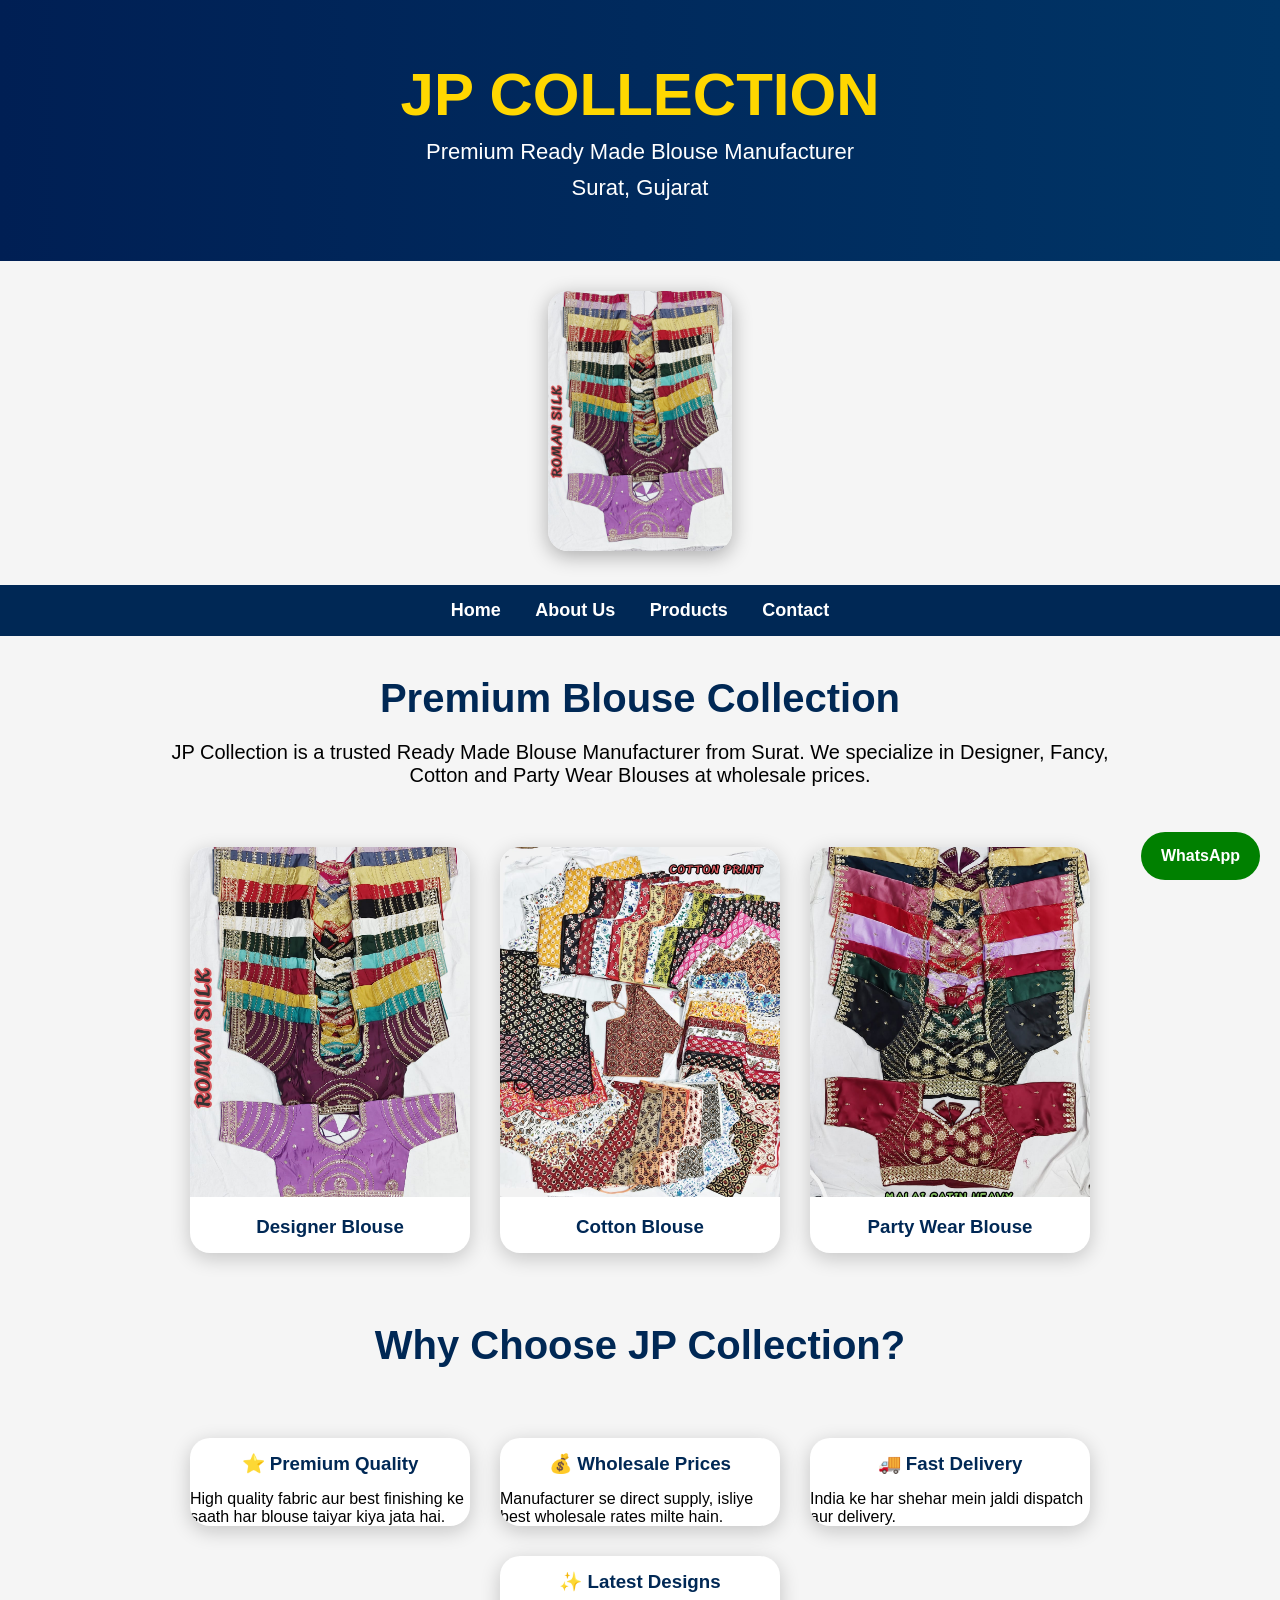
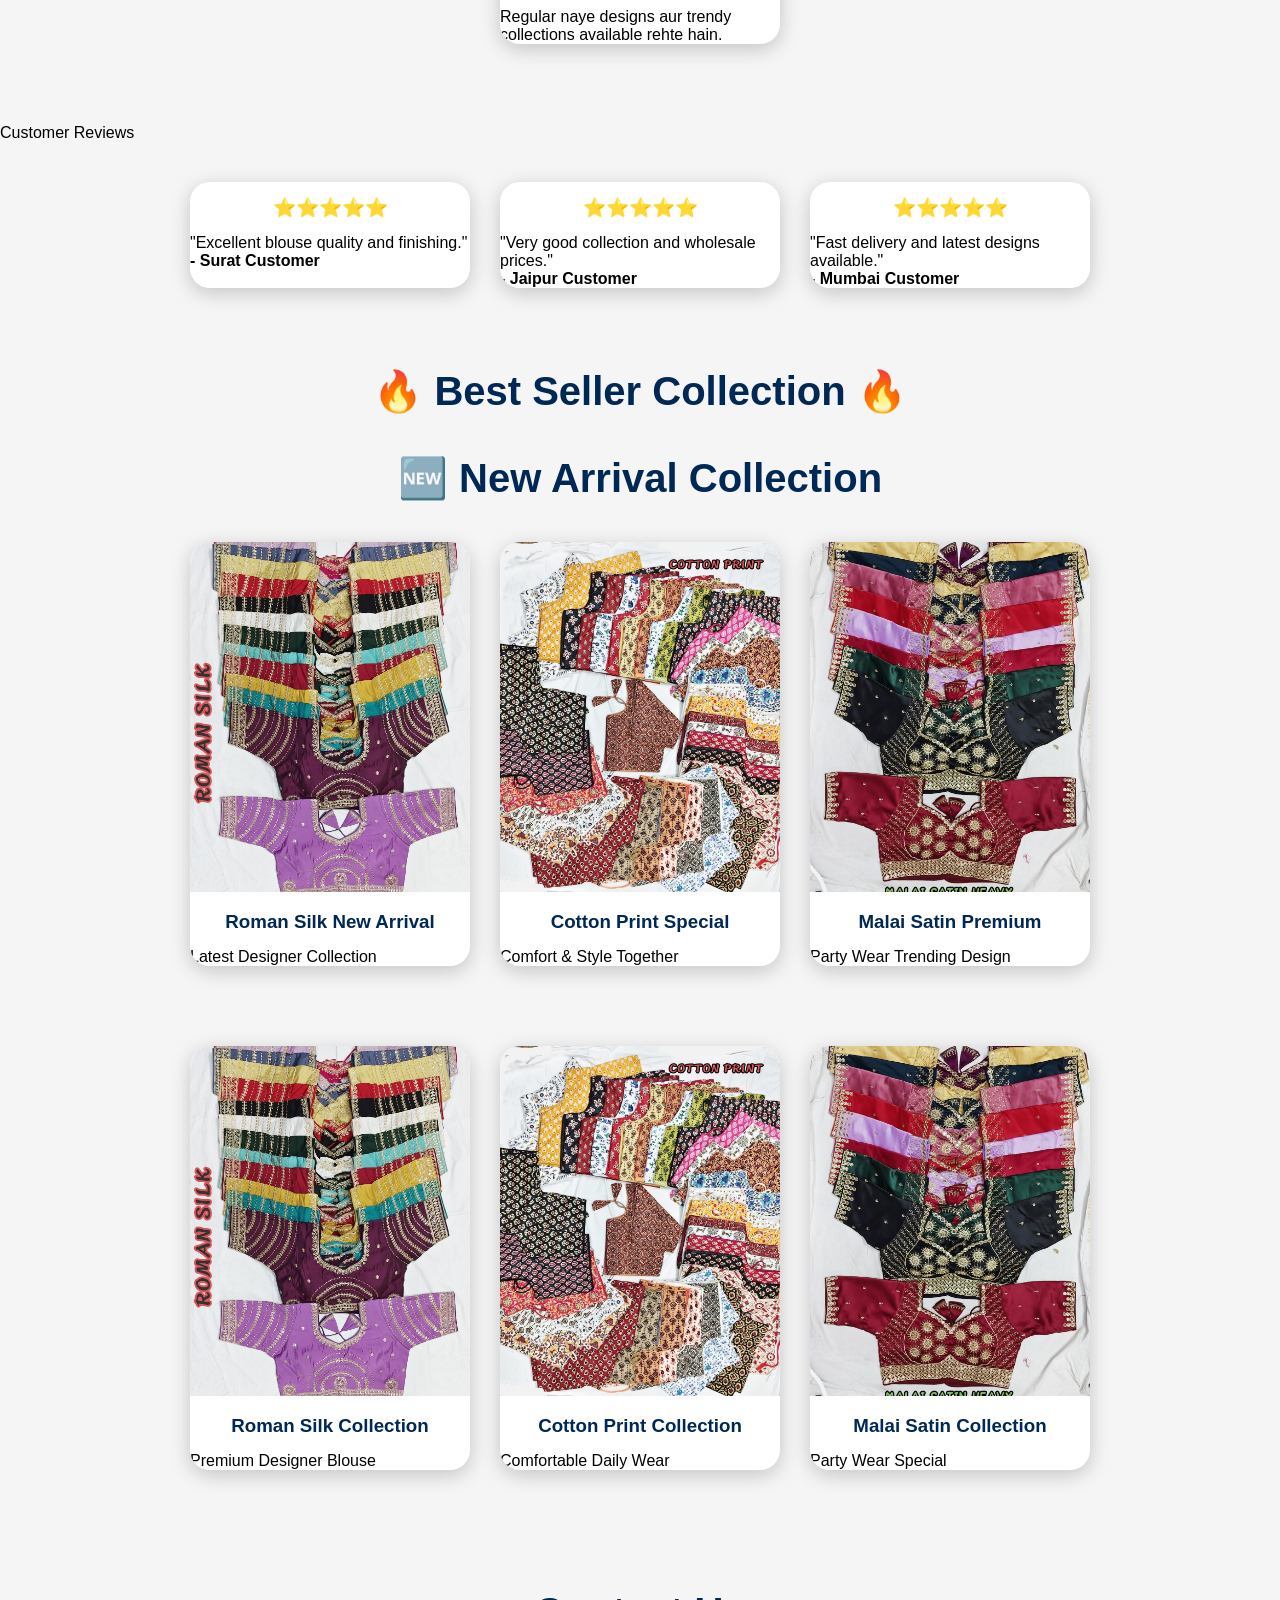
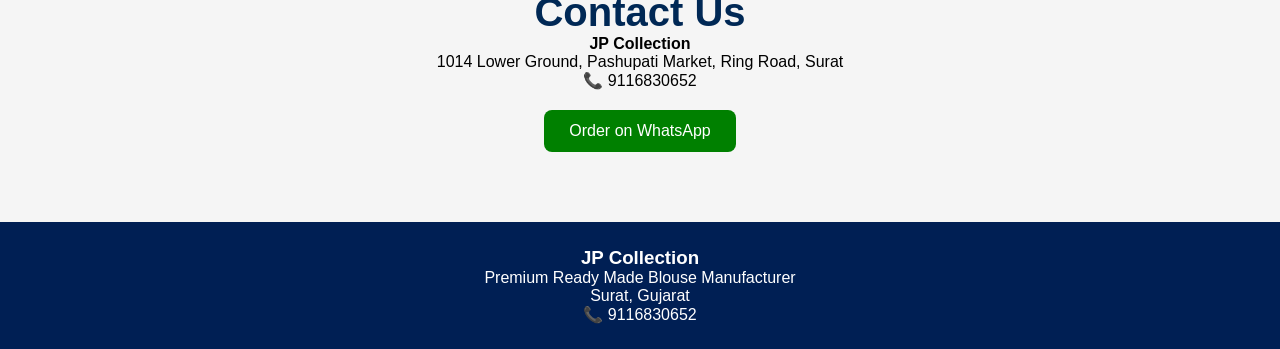
==== index.html @ 4e9a41b5 "Update index.html" ====
<!DOCTYPE html>
<html>
<head>
    <title>JP Collection</title>

    <style>        .slider{
    text-align:center;
    margin:30px 0;
}

.slider img{
    width:200;
    height:260px;
    object-fit:cover;
    border-radius:20px;
    box-shadow:0px 5px 20px rgba(0,0,0,0.3);
}*{
            margin:0;
            padding:0;
            box-sizing:border-box;
            font-family:Arial, sans-serif;
        }

        body{
            background:#f5f5f5;
        }

        .hero{
            background:linear-gradient(to right,#001f54,#003566);
            color:white;
            padding:60px 20px;
            text-align:center;
        }

        .hero h1{
            font-size:60px;
            color:gold;
        }

        .hero p{
            font-size:22px;
            margin-top:10px;
        }

        .menu{
            background:#002855;
            text-align:center;
            padding:15px;
        }

        .menu a{
            color:white;
            text-decoration:none;
            margin:15px;
            font-size:18px;
            font-weight:bold;
        }

        .menu a:hover{
            color:gold;
        }

        .section-title{
            text-align:center;
            color:#002855;
            margin-top:40px;
            font-size:40px;
        }

        .about{
            width:80%;
            margin:auto;
            text-align:center;
            padding:20px;
            font-size:20px;
        }

        .products{
            display:flex;
            flex-wrap:wrap;
            justify-content:center;
            gap:30px;
            padding:40px;
        }

        .product-card{
            width:280px;
            background:white;
            border-radius:20px;
            overflow:hidden;
            box-shadow:0 5px 20px rgba(0,0,0,0.2);
            transition:0.3s;
        }

        .product-card:hover{
            transform:translateY(-10px);
        }

        .product-card img{
            width:100%;
            height:350px;
            object-fit:cover;
        }

        .product-card h3{
            text-align:center;
            padding:15px;
            color:#002855;
        }

        .whatsapp-btn{
            display:inline-block;
            background:green;
            color:white;
            text-decoration:none;
            padding:12px 25px;
            border-radius:8px;
            margin-top:20px;
        }

        .contact{
            text-align:center;
            padding:40px;
        }

        footer{
            background:#001f54;
            color:white;
            text-align:center;
            padding:25px;
            margin-top:30px;
        }

        .floating-whatsapp{
            position:fixed;
            right:20px;
            bottom:20px;
            background:green;
            color:white;
            text-decoration:none;
            padding:15px 20px;
            border-radius:50px;
            font-weight:bold;
        }

        @media(max-width:768px){
            .hero h1{
                font-size:40px;
            }

            .products{
                flex-direction:column;
                align-items:center;
            }
        }
    </style>
</head>

<body>

    <div class="hero">
        <h1>JP COLLECTION</h1>
        <p>Premium Ready Made Blouse Manufacturer</p>
        <p>Surat, Gujarat</p>
    </div>
    <div class="slider">
    <img id="slideImage" src="ROMAN SILK .jpeg">
</div>

<script>
    const images = [
        "ROMAN SILK .jpeg",
        "COTTON PRINT.jpeg",
        "MALAI SATIN.jpeg"
    ];

    let current = 0;

    setInterval(function () {
        current++;

        if (current >= images.length) {
            current = 0;
        }

        document.getElementById("slideImage").src = images[current];
    }, 3000);
</script>

    <div class="menu">
        <a href="index.html">Home</a>
        <a href="about.html">About Us</a>
        <a href="products.html">Products</a>
        <a href="contact.html">Contact</a>
    </div>

    <h2 class="section-title">Premium Blouse Collection</h2>

    <div class="about">
        JP Collection is a trusted Ready Made Blouse Manufacturer from Surat.
        We specialize in Designer, Fancy, Cotton and Party Wear Blouses at wholesale prices.
    </div>

    <div class="products">

        <div class="product-card">
            <img src="ROMAN SILK .jpeg">
            <h3>Designer Blouse</h3>
        </div>

        <div class="product-card">
            <img src="COTTON PRINT.jpeg">
            <h3>Cotton Blouse</h3>
        </div>

        <div class="product-card">
            <img src="MALAI SATIN.jpeg">
            <h3>Party Wear Blouse</h3>
        </div>
        <h2 class="section-title">Why Choose JP Collection?</h2>

<div class="products">

    <div class="product-card">
        <h3>⭐ Premium Quality</h3>
        <p>
            High quality fabric aur best finishing ke saath
            har blouse taiyar kiya jata hai.
        </p>
    </div>

    <div class="product-card">
        <h3>💰 Wholesale Prices</h3>
        <p>
            Manufacturer se direct supply,
            isliye best wholesale rates milte hain.
        </p>
    </div>

    <div class="product-card">
        <h3>🚚 Fast Delivery</h3>
        <p>
            India ke har shehar mein
            jaldi dispatch aur delivery.
        </p>
    </div>

    <div class="product-card">
        <h3>✨ Latest Designs</h3>
        <p>
            Regular naye designs aur trendy collections
            available rehte hain.
        </p>
    </div>

</div>

    </div
        <h2 class="section-title">Customer Reviews</h2>

<div class="products">

    <div class="product-card">
        <h3>⭐⭐⭐⭐⭐</h3>
        <p>"Excellent blouse quality and finishing."</p>
        <p><b>- Surat Customer</b></p>
    </div>

    <div class="product-card">
        <h3>⭐⭐⭐⭐⭐</h3>
        <p>"Very good collection and wholesale prices."</p>
        <p><b>- Jaipur Customer</b></p>
    </div>

    <div class="product-card">
        <h3>⭐⭐⭐⭐⭐</h3>
        <p>"Fast delivery and latest designs available."</p>
        <p><b>- Mumbai Customer</b></p>
    </div>

</div>
    <h2 class="section-title">🔥 Best Seller Collection 🔥</h2>
<h2 class="section-title">🆕 New Arrival Collection</h2>

<div class="products">

    <div class="product-card">
        <img src="ROMAN SILK .jpeg">
        <h3>Roman Silk New Arrival</h3>
        <p>Latest Designer Collection</p>
    </div>

    <div class="product-card">
        <img src="COTTON PRINT.jpeg">
        <h3>Cotton Print Special</h3>
        <p>Comfort & Style Together</p>
    </div>

    <div class="product-card">
        <img src="MALAI SATIN.jpeg">
        <h3>Malai Satin Premium</h3>
        <p>Party Wear Trending Design</p>
    </div>

</div>
<div class="products">

    <div class="product-card">
        <img src="ROMAN SILK .jpeg">
        <h3>Roman Silk Collection</h3>
        <p>Premium Designer Blouse</p>
    </div>

    <div class="product-card">
        <img src="COTTON PRINT.jpeg">
        <h3>Cotton Print Collection</h3>
        <p>Comfortable Daily Wear</p>
    </div>

    <div class="product-card">
        <img src="MALAI SATIN.jpeg">
        <h3>Malai Satin Collection</h3>
        <p>Party Wear Special</p>
    </div>

</div>

    <div class="contact">
        <h2 class="section-title">Contact Us</h2>

        <p><b>JP Collection</b></p>
        <p>1014 Lower Ground, Pashupati Market, Ring Road, Surat</p>
        <p>📞 9116830652</p>

        <a class="whatsapp-btn"
        href="https://wa.me/919116830652?text=Hello%20JP%20Collection,%20I%20want%20to%20know%20about%20your%20collection.">
        Order on WhatsApp
        </a>
    </div>

    <footer>
        <h3>JP Collection</h3>
        <p>Premium Ready Made Blouse Manufacturer</p>
        <p>Surat, Gujarat</p>
        <p>📞 9116830652</p>
    </footer>

    <a class="floating-whatsapp"
    href="https://wa.me/919116830652?text=Hello%20JP%20Collection">
    WhatsApp
    </a>

</body>
</html>
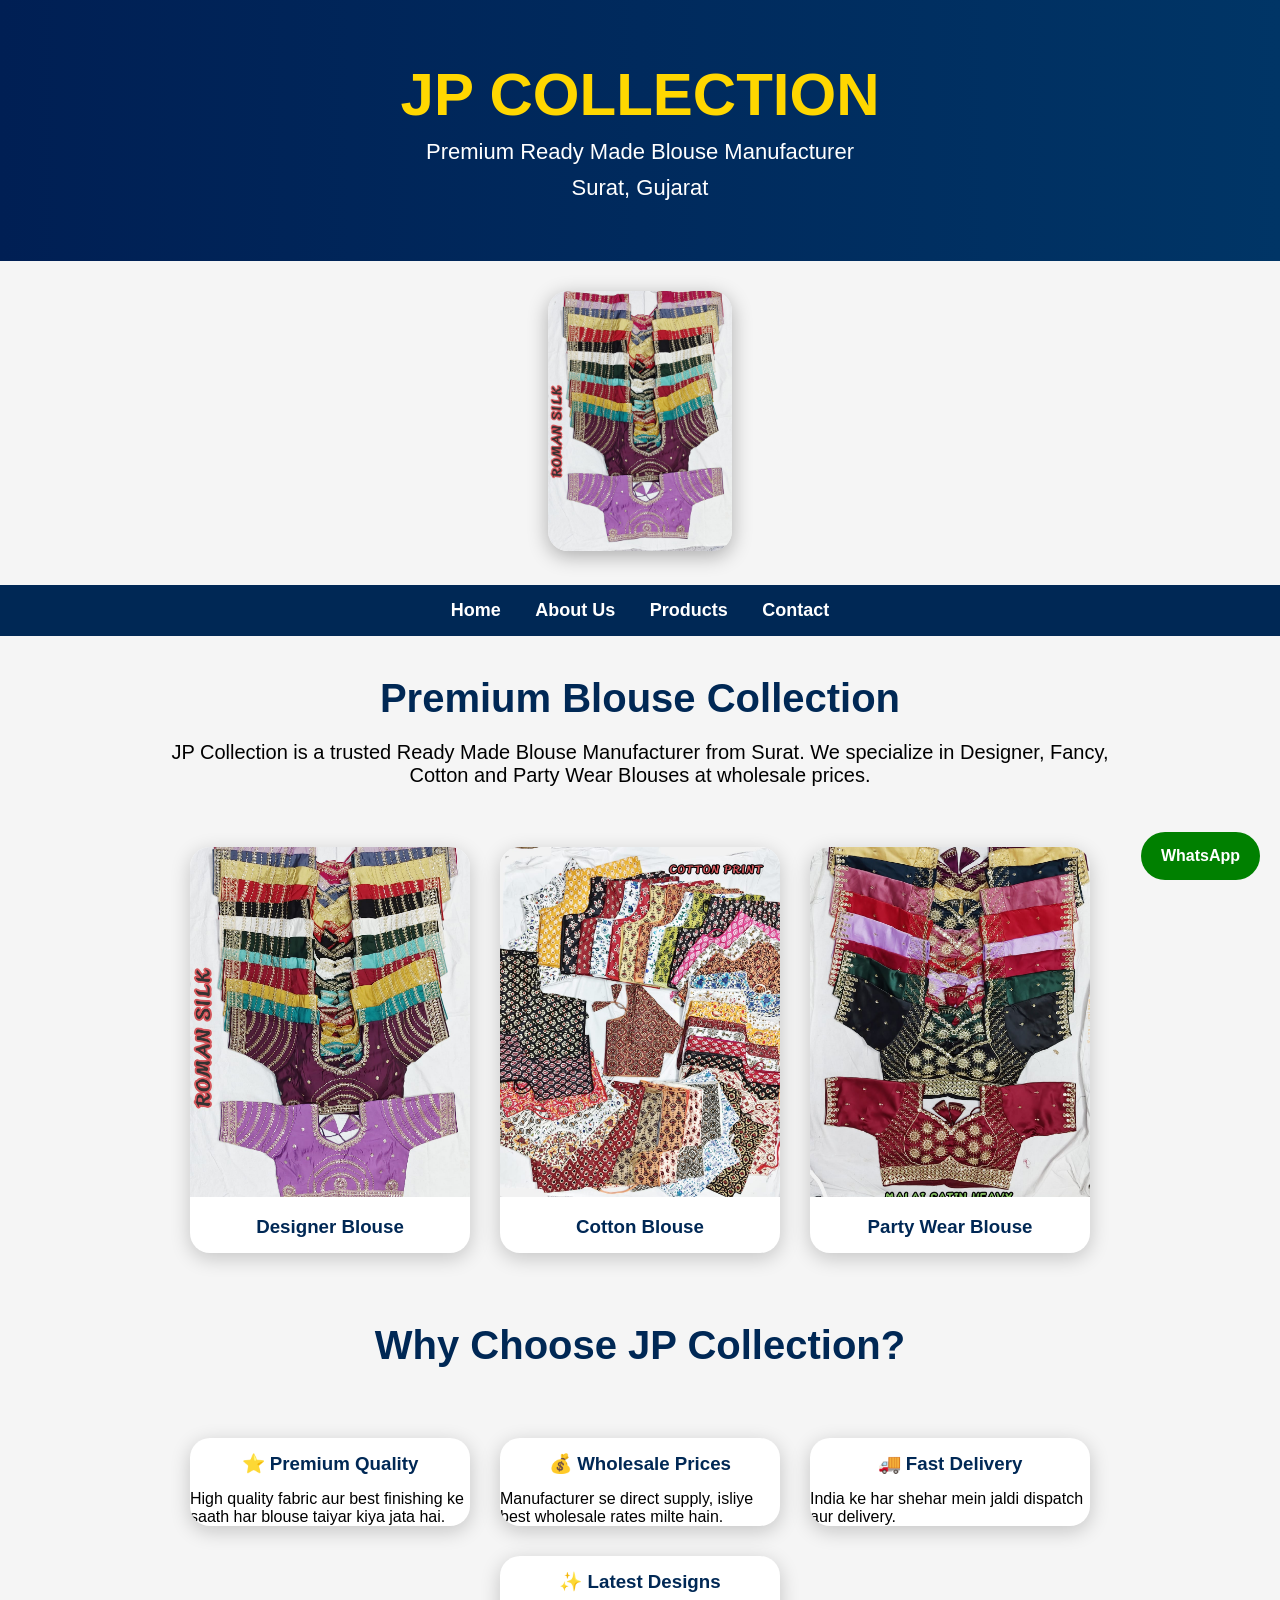
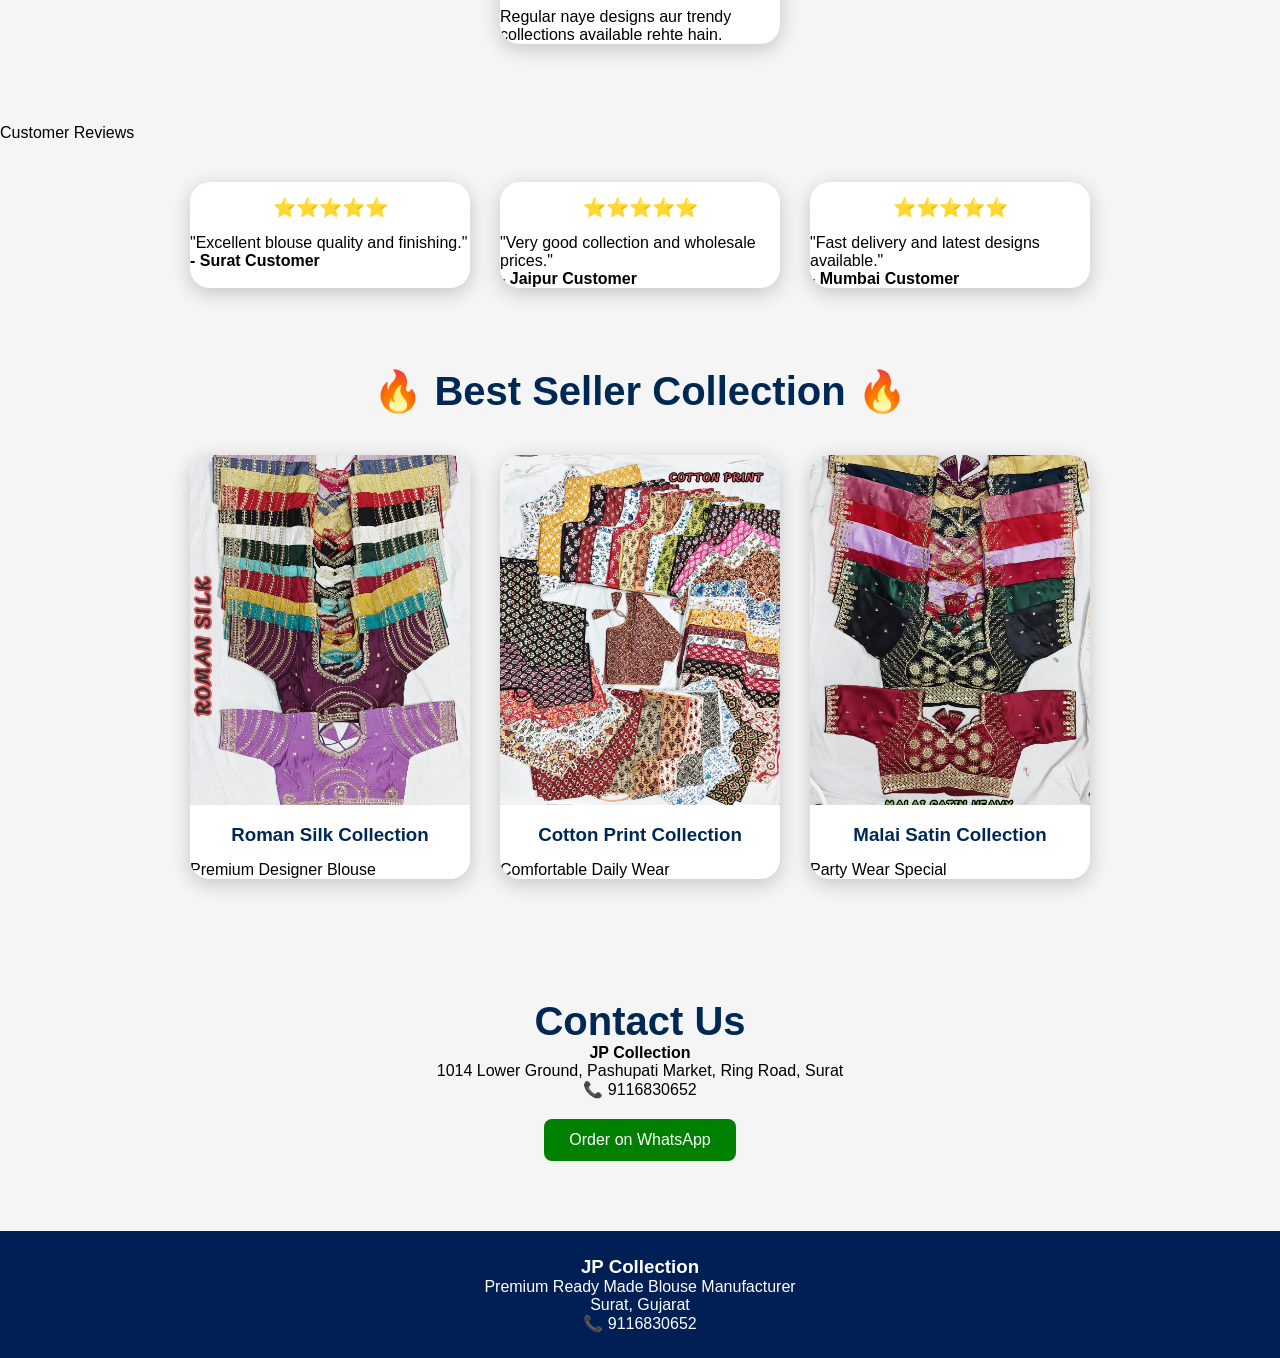
==== commit bd0ae820: "Update index.html" ====
--- a/index.html
+++ b/index.html
@@ -280,26 +280,7 @@
 
 </div>
     <h2 class="section-title">🔥 Best Seller Collection 🔥</h2>
-<h2 class="section-title">🆕 New Arrival Collection</h2>
-
-<div class="products">
-
-    <div class="product-card">
-        <img src="ROMAN SILK .jpeg">
-        <h3>Roman Silk New Arrival</h3>
-        <p>Latest Designer Collection</p>
-    </div>
-
-    <div class="product-card">
-        <img src="COTTON PRINT.jpeg">
-        <h3>Cotton Print Special</h3>
-        <p>Comfort & Style Together</p>
-    </div>
-
-    <div class="product-card">
-        <img src="MALAI SATIN.jpeg">
-        <h3>Malai Satin Premium</h3>
-        <p>Party Wear Trending Design</p>
+
     </div>
 
 </div>
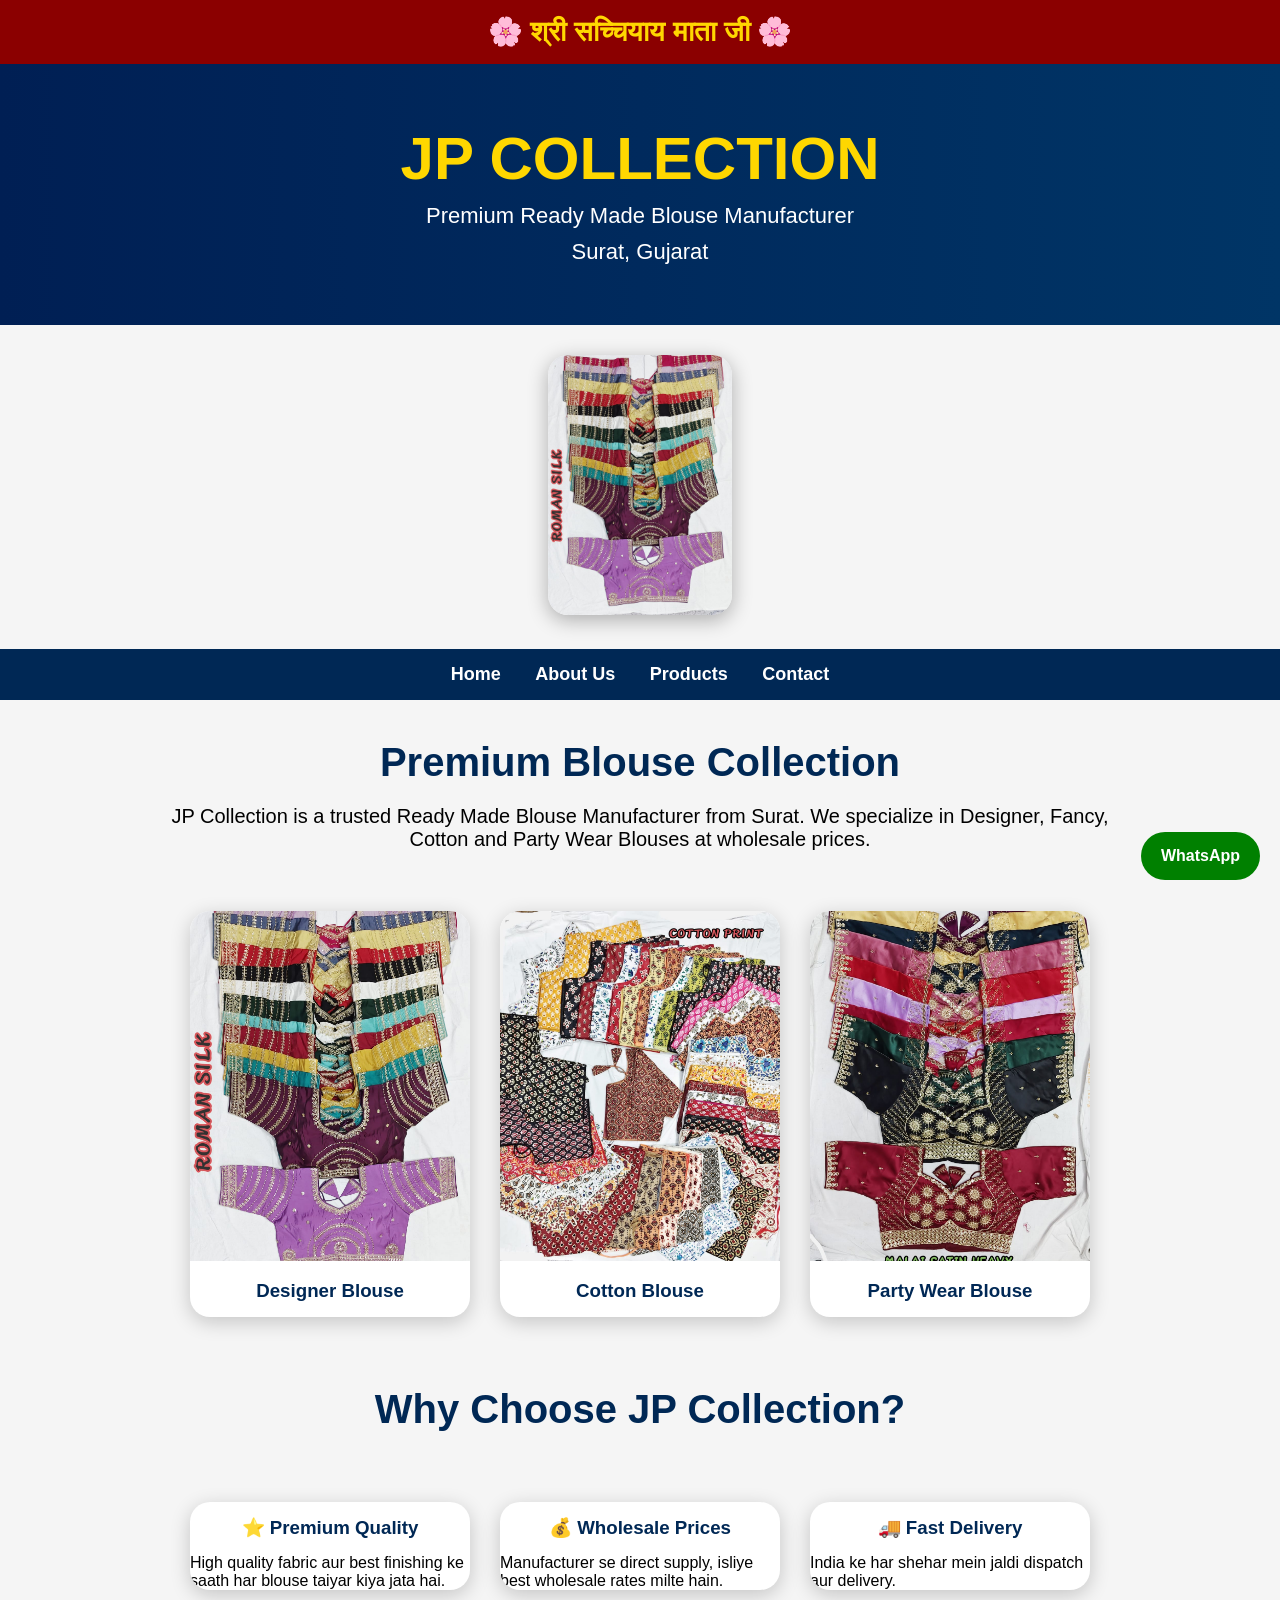
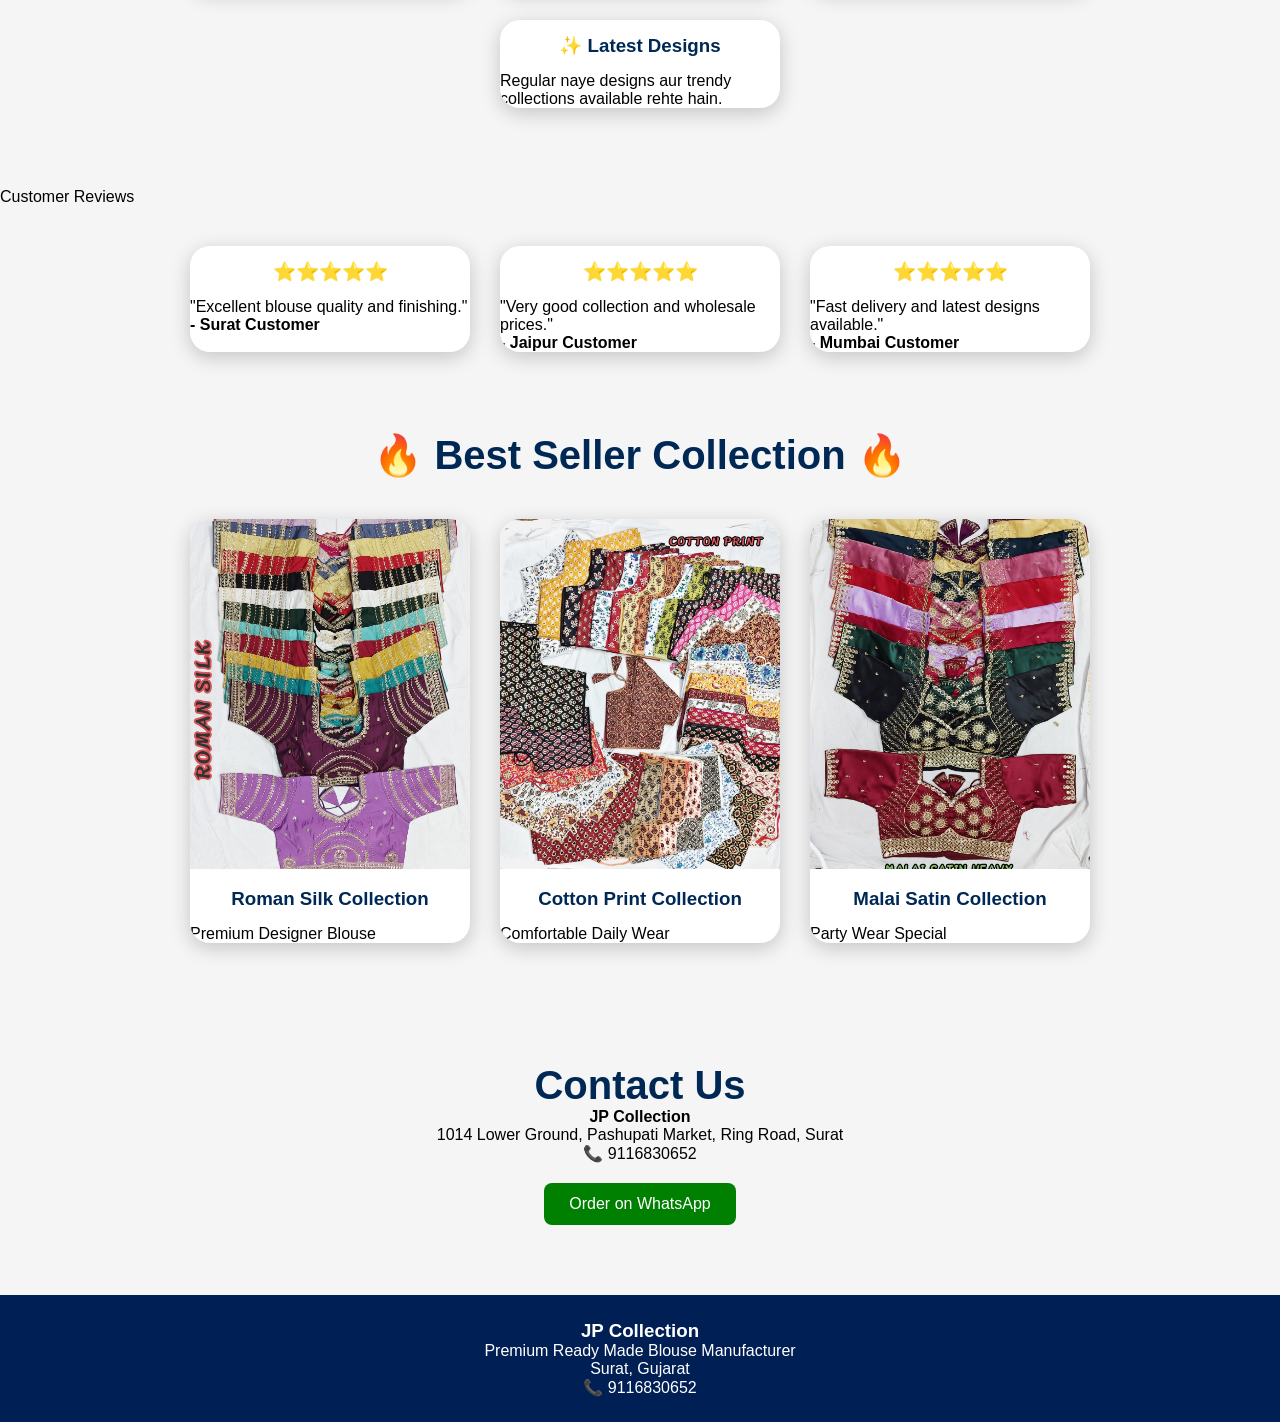
==== commit ae947a22: "Update index.html" ====
--- a/index.html
+++ b/index.html
@@ -3,7 +3,14 @@
 <head>
     <title>JP Collection</title>
 
-    <style>        .slider{
+    <style>   .mataji{
+    background:#8B0000;
+    color:#FFD700;
+    text-align:center;
+    padding:15px;
+    font-size:28px;
+    font-weight:bold;
+}     .slider{
     text-align:center;
     margin:30px 0;
 }
@@ -157,6 +164,9 @@
 </head>
 
 <body>
+    <div class="mataji">
+    🌸 श्री सच्चियाय माता जी 🌸
+</div>
 
     <div class="hero">
         <h1>JP COLLECTION</h1>
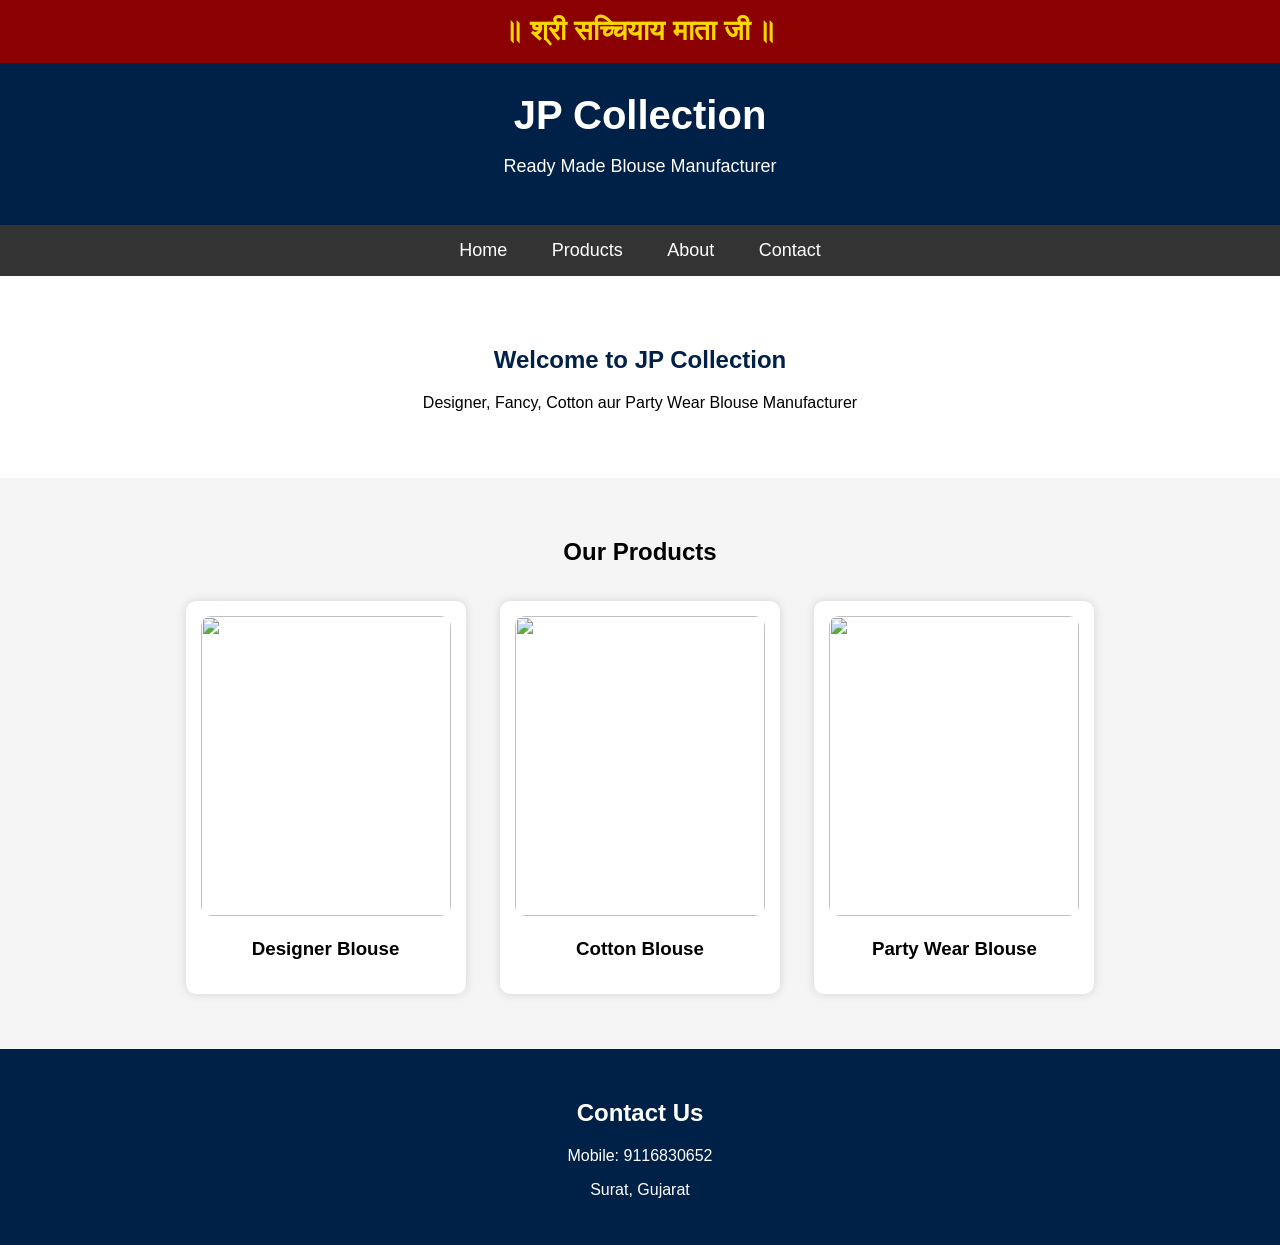
==== commit 5cf592cf: "Update index.html" ====
--- a/index.html
+++ b/index.html
@@ -3,54 +3,41 @@
 <head>
     <title>JP Collection</title>
 
-    <style>   .mataji{
-    background:#8B0000;
-    color:#FFD700;
-    text-align:center;
-    padding:15px;
-    font-size:28px;
-    font-weight:bold;
-}     .slider{
-    text-align:center;
-    margin:30px 0;
-}
-
-.slider img{
-    width:200;
-    height:260px;
-    object-fit:cover;
-    border-radius:20px;
-    box-shadow:0px 5px 20px rgba(0,0,0,0.3);
-}*{
+    <style>
+        body{
             margin:0;
             padding:0;
-            box-sizing:border-box;
             font-family:Arial, sans-serif;
-        }
-
-        body{
             background:#f5f5f5;
         }
 
-        .hero{
-            background:linear-gradient(to right,#001f54,#003566);
-            color:white;
-            padding:60px 20px;
+        .mataji{
+            background:#8B0000;
+            color:#FFD700;
             text-align:center;
+            padding:15px;
+            font-size:28px;
+            font-weight:bold;
         }
 
-        .hero h1{
-            font-size:60px;
-            color:gold;
+        .header{
+            background:#002147;
+            color:white;
+            text-align:center;
+            padding:30px;
         }
 
-        .hero p{
-            font-size:22px;
-            margin-top:10px;
+        .header h1{
+            margin:0;
+            font-size:40px;
+        }
+
+        .header p{
+            font-size:18px;
         }
 
         .menu{
-            background:#002855;
+            background:#333;
             text-align:center;
             padding:15px;
         }
@@ -58,288 +45,98 @@
         .menu a{
             color:white;
             text-decoration:none;
-            margin:15px;
+            margin:20px;
             font-size:18px;
-            font-weight:bold;
         }
 
-        .menu a:hover{
-            color:gold;
+        .hero{
+            text-align:center;
+            padding:50px 20px;
+            background:white;
         }
 
-        .section-title{
-            text-align:center;
-            color:#002855;
-            margin-top:40px;
-            font-size:40px;
-        }
-
-        .about{
-            width:80%;
-            margin:auto;
-            text-align:center;
-            padding:20px;
-            font-size:20px;
+        .hero h2{
+            color:#002147;
         }
 
         .products{
-            display:flex;
-            flex-wrap:wrap;
-            justify-content:center;
-            gap:30px;
-            padding:40px;
-        }
-
-        .product-card{
-            width:280px;
-            background:white;
-            border-radius:20px;
-            overflow:hidden;
-            box-shadow:0 5px 20px rgba(0,0,0,0.2);
-            transition:0.3s;
-        }
-
-        .product-card:hover{
-            transform:translateY(-10px);
-        }
-
-        .product-card img{
-            width:100%;
-            height:350px;
-            object-fit:cover;
-        }
-
-        .product-card h3{
-            text-align:center;
-            padding:15px;
-            color:#002855;
-        }
-
-        .whatsapp-btn{
-            display:inline-block;
-            background:green;
-            color:white;
-            text-decoration:none;
-            padding:12px 25px;
-            border-radius:8px;
-            margin-top:20px;
-        }
-
-        .contact{
             text-align:center;
             padding:40px;
         }
 
-        footer{
-            background:#001f54;
+        .product-box{
+            display:inline-block;
+            width:250px;
+            background:white;
+            margin:15px;
+            padding:15px;
+            border-radius:10px;
+            box-shadow:0 0 10px lightgray;
+        }
+
+        .product-box img{
+            width:100%;
+            height:300px;
+            object-fit:cover;
+            border-radius:10px;
+        }
+
+        .contact{
+            background:#002147;
             color:white;
             text-align:center;
-            padding:25px;
-            margin-top:30px;
-        }
-
-        .floating-whatsapp{
-            position:fixed;
-            right:20px;
-            bottom:20px;
-            background:green;
-            color:white;
-            text-decoration:none;
-            padding:15px 20px;
-            border-radius:50px;
-            font-weight:bold;
-        }
-
-        @media(max-width:768px){
-            .hero h1{
-                font-size:40px;
-            }
-
-            .products{
-                flex-direction:column;
-                align-items:center;
-            }
+            padding:30px;
         }
     </style>
 </head>
 
 <body>
+
     <div class="mataji">
-    🌸 श्री सच्चियाय माता जी 🌸
-</div>
+        ॥ श्री सच्चियाय माता जी ॥
+    </div>
+
+    <div class="header">
+        <h1>JP Collection</h1>
+        <p>Ready Made Blouse Manufacturer</p>
+    </div>
+
+    <div class="menu">
+        <a href="#">Home</a>
+        <a href="#">Products</a>
+        <a href="#">About</a>
+        <a href="#">Contact</a>
+    </div>
 
     <div class="hero">
-        <h1>JP COLLECTION</h1>
-        <p>Premium Ready Made Blouse Manufacturer</p>
-        <p>Surat, Gujarat</p>
-    </div>
-    <div class="slider">
-    <img id="slideImage" src="ROMAN SILK .jpeg">
-</div>
-
-<script>
-    const images = [
-        "ROMAN SILK .jpeg",
-        "COTTON PRINT.jpeg",
-        "MALAI SATIN.jpeg"
-    ];
-
-    let current = 0;
-
-    setInterval(function () {
-        current++;
-
-        if (current >= images.length) {
-            current = 0;
-        }
-
-        document.getElementById("slideImage").src = images[current];
-    }, 3000);
-</script>
-
-    <div class="menu">
-        <a href="index.html">Home</a>
-        <a href="about.html">About Us</a>
-        <a href="products.html">Products</a>
-        <a href="contact.html">Contact</a>
-    </div>
-
-    <h2 class="section-title">Premium Blouse Collection</h2>
-
-    <div class="about">
-        JP Collection is a trusted Ready Made Blouse Manufacturer from Surat.
-        We specialize in Designer, Fancy, Cotton and Party Wear Blouses at wholesale prices.
+        <h2>Welcome to JP Collection</h2>
+        <p>Designer, Fancy, Cotton aur Party Wear Blouse Manufacturer</p>
     </div>
 
     <div class="products">
+        <h2>Our Products</h2>
 
-        <div class="product-card">
-            <img src="ROMAN SILK .jpeg">
+        <div class="product-box">
+            <img src="blouse1.jpg">
             <h3>Designer Blouse</h3>
         </div>
 
-        <div class="product-card">
-            <img src="COTTON PRINT.jpeg">
+        <div class="product-box">
+            <img src="blouse2.jpg">
             <h3>Cotton Blouse</h3>
         </div>
 
-        <div class="product-card">
-            <img src="MALAI SATIN.jpeg">
+        <div class="product-box">
+            <img src="blouse3.jpg">
             <h3>Party Wear Blouse</h3>
         </div>
-        <h2 class="section-title">Why Choose JP Collection?</h2>
-
-<div class="products">
-
-    <div class="product-card">
-        <h3>⭐ Premium Quality</h3>
-        <p>
-            High quality fabric aur best finishing ke saath
-            har blouse taiyar kiya jata hai.
-        </p>
     </div>
 
-    <div class="product-card">
-        <h3>💰 Wholesale Prices</h3>
-        <p>
-            Manufacturer se direct supply,
-            isliye best wholesale rates milte hain.
-        </p>
+    <div class="contact">
+        <h2>Contact Us</h2>
+        <p>Mobile: 9116830652</p>
+        <p>Surat, Gujarat</p>
     </div>
-
-    <div class="product-card">
-        <h3>🚚 Fast Delivery</h3>
-        <p>
-            India ke har shehar mein
-            jaldi dispatch aur delivery.
-        </p>
-    </div>
-
-    <div class="product-card">
-        <h3>✨ Latest Designs</h3>
-        <p>
-            Regular naye designs aur trendy collections
-            available rehte hain.
-        </p>
-    </div>
-
-</div>
-
-    </div
-        <h2 class="section-title">Customer Reviews</h2>
-
-<div class="products">
-
-    <div class="product-card">
-        <h3>⭐⭐⭐⭐⭐</h3>
-        <p>"Excellent blouse quality and finishing."</p>
-        <p><b>- Surat Customer</b></p>
-    </div>
-
-    <div class="product-card">
-        <h3>⭐⭐⭐⭐⭐</h3>
-        <p>"Very good collection and wholesale prices."</p>
-        <p><b>- Jaipur Customer</b></p>
-    </div>
-
-    <div class="product-card">
-        <h3>⭐⭐⭐⭐⭐</h3>
-        <p>"Fast delivery and latest designs available."</p>
-        <p><b>- Mumbai Customer</b></p>
-    </div>
-
-</div>
-    <h2 class="section-title">🔥 Best Seller Collection 🔥</h2>
-
-    </div>
-
-</div>
-<div class="products">
-
-    <div class="product-card">
-        <img src="ROMAN SILK .jpeg">
-        <h3>Roman Silk Collection</h3>
-        <p>Premium Designer Blouse</p>
-    </div>
-
-    <div class="product-card">
-        <img src="COTTON PRINT.jpeg">
-        <h3>Cotton Print Collection</h3>
-        <p>Comfortable Daily Wear</p>
-    </div>
-
-    <div class="product-card">
-        <img src="MALAI SATIN.jpeg">
-        <h3>Malai Satin Collection</h3>
-        <p>Party Wear Special</p>
-    </div>
-
-</div>
-
-    <div class="contact">
-        <h2 class="section-title">Contact Us</h2>
-
-        <p><b>JP Collection</b></p>
-        <p>1014 Lower Ground, Pashupati Market, Ring Road, Surat</p>
-        <p>📞 9116830652</p>
-
-        <a class="whatsapp-btn"
-        href="https://wa.me/919116830652?text=Hello%20JP%20Collection,%20I%20want%20to%20know%20about%20your%20collection.">
-        Order on WhatsApp
-        </a>
-    </div>
-
-    <footer>
-        <h3>JP Collection</h3>
-        <p>Premium Ready Made Blouse Manufacturer</p>
-        <p>Surat, Gujarat</p>
-        <p>📞 9116830652</p>
-    </footer>
-
-    <a class="floating-whatsapp"
-    href="https://wa.me/919116830652?text=Hello%20JP%20Collection">
-    WhatsApp
-    </a>
 
 </body>
 </html>
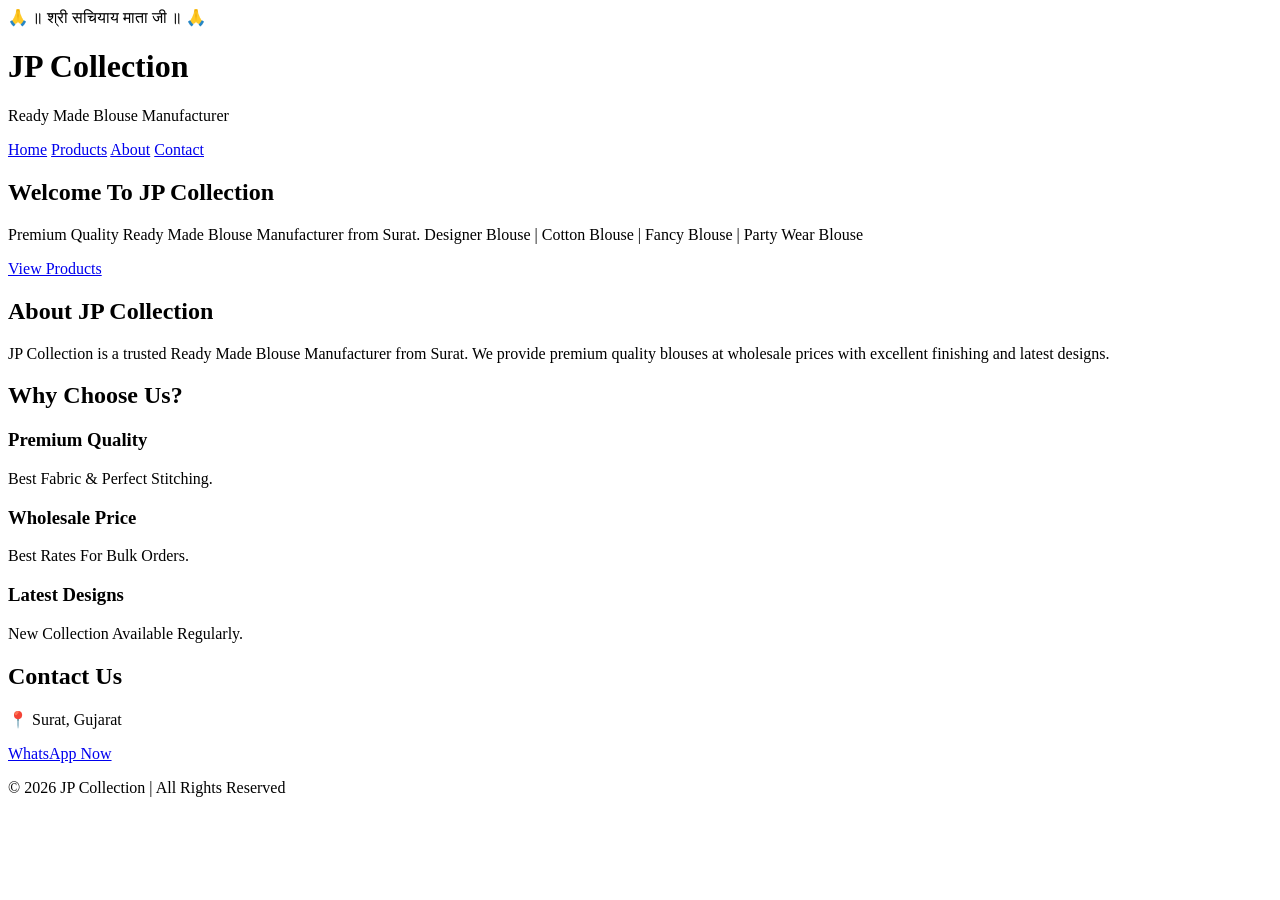
==== commit c9852aa3: "Update index.html" ====
--- a/index.html
+++ b/index.html
@@ -1,142 +1,136 @@
 <!DOCTYPE html>
-<html>
+<html lang="en">
 <head>
-    <title>JP Collection</title>
+<meta charset="UTF-8">
+<meta name="viewport" content="width=device-width, initial-scale=1.0">
 
-    <style>
-        body{
-            margin:0;
-            padding:0;
-            font-family:Arial, sans-serif;
-            background:#f5f5f5;
-        }
+<title>JP Collection | Ready Made Blouse Manufacturer</title>
 
-        .mataji{
-            background:#8B0000;
-            color:#FFD700;
-            text-align:center;
-            padding:15px;
-            font-size:28px;
-            font-weight:bold;
-        }
-
-        .header{
-            background:#002147;
-            color:white;
-            text-align:center;
-            padding:30px;
-        }
-
-        .header h1{
-            margin:0;
-            font-size:40px;
-        }
-
-        .header p{
-            font-size:18px;
-        }
-
-        .menu{
-            background:#333;
-            text-align:center;
-            padding:15px;
-        }
-
-        .menu a{
-            color:white;
-            text-decoration:none;
-            margin:20px;
-            font-size:18px;
-        }
-
-        .hero{
-            text-align:center;
-            padding:50px 20px;
-            background:white;
-        }
-
-        .hero h2{
-            color:#002147;
-        }
-
-        .products{
-            text-align:center;
-            padding:40px;
-        }
-
-        .product-box{
-            display:inline-block;
-            width:250px;
-            background:white;
-            margin:15px;
-            padding:15px;
-            border-radius:10px;
-            box-shadow:0 0 10px lightgray;
-        }
-
-        .product-box img{
-            width:100%;
-            height:300px;
-            object-fit:cover;
-            border-radius:10px;
-        }
-
-        .contact{
-            background:#002147;
-            color:white;
-            text-align:center;
-            padding:30px;
-        }
-    </style>
+<link rel="stylesheet" href="style.css">
 </head>
 
 <body>
 
-    <div class="mataji">
-        ॥ श्री सच्चियाय माता जी ॥
-    </div>
+<div class="top-banner">
+🙏 ॥ श्री सचियाय माता जी ॥ 🙏
+</div>
 
-    <div class="header">
-        <h1>JP Collection</h1>
-        <p>Ready Made Blouse Manufacturer</p>
-    </div>
+<header>
 
-    <div class="menu">
-        <a href="#">Home</a>
-        <a href="#">Products</a>
-        <a href="#">About</a>
-        <a href="#">Contact</a>
-    </div>
+<div class="logo">
+<h1>JP Collection</h1>
+<p>Ready Made Blouse Manufacturer</p>
+</div>
 
-    <div class="hero">
-        <h2>Welcome to JP Collection</h2>
-        <p>Designer, Fancy, Cotton aur Party Wear Blouse Manufacturer</p>
-    </div>
+<nav>
 
-    <div class="products">
-        <h2>Our Products</h2>
+<a href="index.html">Home</a>
 
-        <div class="product-box">
-            <img src="blouse1.jpg">
-            <h3>Designer Blouse</h3>
-        </div>
+<a href="products.html">Products</a>
 
-        <div class="product-box">
-            <img src="blouse2.jpg">
-            <h3>Cotton Blouse</h3>
-        </div>
+<a href="about.html">About</a>
 
-        <div class="product-box">
-            <img src="blouse3.jpg">
-            <h3>Party Wear Blouse</h3>
-        </div>
-    </div>
+<a href="contact.html">Contact</a>
 
-    <div class="contact">
-        <h2>Contact Us</h2>
-        <p>Mobile: 9116830652</p>
-        <p>Surat, Gujarat</p>
-    </div>
+</nav>
+
+</header>
+
+<section class="hero">
+
+<div class="hero-text">
+
+<h2>Welcome To JP Collection</h2>
+
+<p>
+
+Premium Quality Ready Made Blouse Manufacturer from Surat.
+
+Designer Blouse | Cotton Blouse | Fancy Blouse | Party Wear Blouse
+
+</p>
+
+<a href="products.html" class="btn">
+View Products
+</a>
+
+</div>
+
+</section>
+
+<section class="about">
+
+<h2>About JP Collection</h2>
+
+<p>
+
+JP Collection is a trusted Ready Made Blouse Manufacturer from Surat.
+
+We provide premium quality blouses at wholesale prices with excellent finishing and latest designs.
+
+</p>
+
+</section>
+
+<section class="why">
+
+<h2>Why Choose Us?</h2>
+
+<div class="box-area">
+
+<div class="box">
+
+<h3>Premium Quality</h3>
+
+<p>Best Fabric & Perfect Stitching.</p>
+
+</div>
+
+<div class="box">
+
+<h3>Wholesale Price</h3>
+
+<p>Best Rates For Bulk Orders.</p>
+
+</div>
+
+<div class="box">
+
+<h3>Latest Designs</h3>
+
+<p>New Collection Available Regularly.</p>
+
+</div>
+
+</div>
+
+</section>
+
+<section class="contact-home">
+
+<h2>Contact Us</h2>
+
+<p>📍 Surat, Gujarat</p>
+
+<p>
+
+<a class="whatsapp"
+
+href="https://wa.me/919XXXXXXXXX">
+
+WhatsApp Now
+
+</a>
+
+</p>
+
+</section>
+
+<footer>
+
+© 2026 JP Collection | All Rights Reserved
+
+</footer>
 
 </body>
 </html>
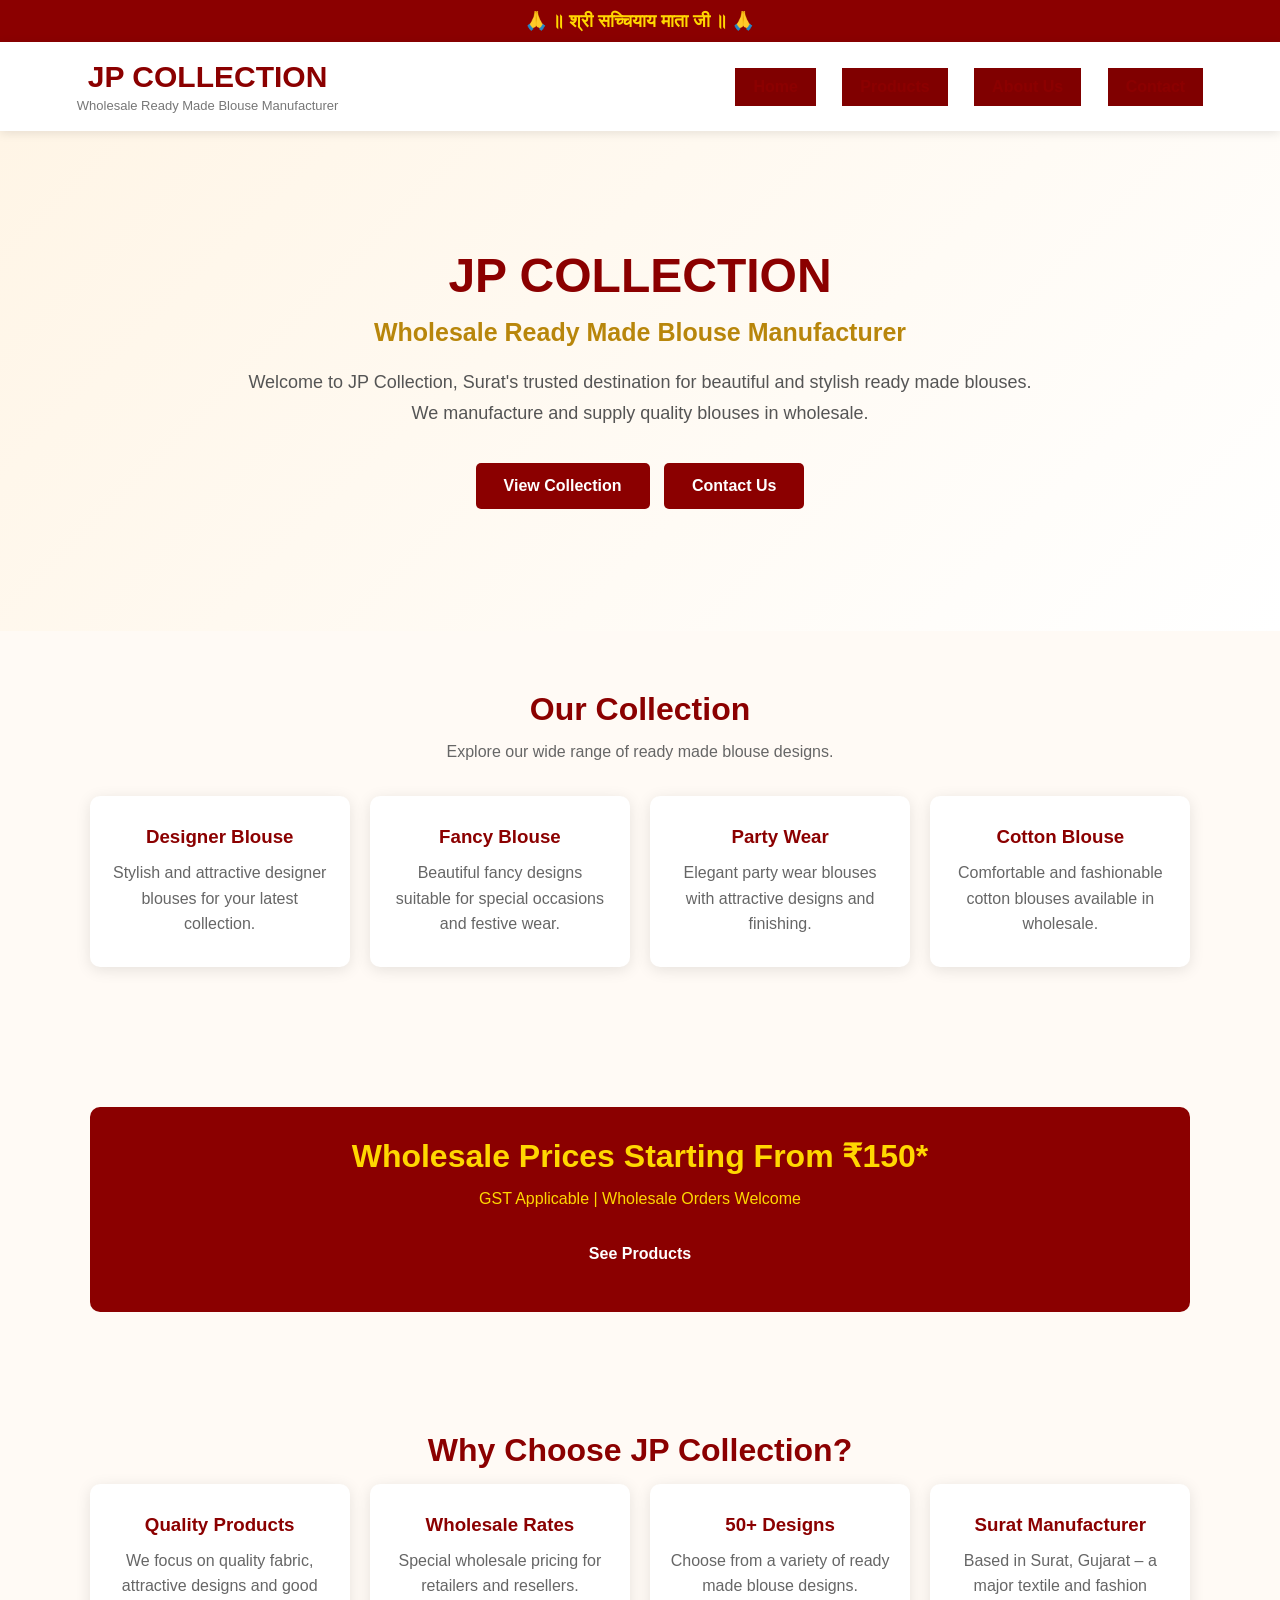
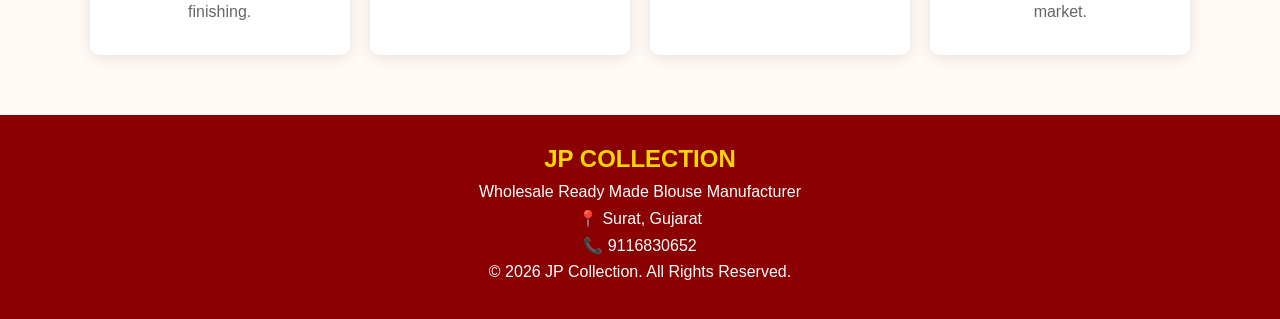
==== commit 2b6d2143: "Add files via upload" ====
--- a/index.html
+++ b/index.html
@@ -1,136 +1,353 @@
-<!DOCTYPE html>
-<html lang="en">
-<head>
-<meta charset="UTF-8">
-<meta name="viewport" content="width=device-width, initial-scale=1.0">
-
-<title>JP Collection | Ready Made Blouse Manufacturer</title>
-
-<link rel="stylesheet" href="style.css">
-</head>
-
-<body>
-
-<div class="top-banner">
-🙏 ॥ श्री सचियाय माता जी ॥ 🙏
-</div>
-
-<header>
-
-<div class="logo">
-<h1>JP Collection</h1>
-<p>Ready Made Blouse Manufacturer</p>
-</div>
-
-<nav>
-
-<a href="index.html">Home</a>
-
-<a href="products.html">Products</a>
-
-<a href="about.html">About</a>
-
-<a href="contact.html">Contact</a>
-
-</nav>
-
-</header>
-
-<section class="hero">
-
-<div class="hero-text">
-
-<h2>Welcome To JP Collection</h2>
-
-<p>
-
-Premium Quality Ready Made Blouse Manufacturer from Surat.
-
-Designer Blouse | Cotton Blouse | Fancy Blouse | Party Wear Blouse
-
-</p>
-
-<a href="products.html" class="btn">
-View Products
-</a>
-
-</div>
-
-</section>
-
-<section class="about">
-
-<h2>About JP Collection</h2>
-
-<p>
-
-JP Collection is a trusted Ready Made Blouse Manufacturer from Surat.
-
-We provide premium quality blouses at wholesale prices with excellent finishing and latest designs.
-
-</p>
-
-</section>
-
-<section class="why">
-
-<h2>Why Choose Us?</h2>
-
-<div class="box-area">
-
-<div class="box">
-
-<h3>Premium Quality</h3>
-
-<p>Best Fabric & Perfect Stitching.</p>
-
-</div>
-
-<div class="box">
-
-<h3>Wholesale Price</h3>
-
-<p>Best Rates For Bulk Orders.</p>
-
-</div>
-
-<div class="box">
-
-<h3>Latest Designs</h3>
-
-<p>New Collection Available Regularly.</p>
-
-</div>
-
-</div>
-
-</section>
-
-<section class="contact-home">
-
-<h2>Contact Us</h2>
-
-<p>📍 Surat, Gujarat</p>
-
-<p>
-
-<a class="whatsapp"
-
-href="https://wa.me/919XXXXXXXXX">
-
-WhatsApp Now
-
-</a>
-
-</p>
-
-</section>
-
-<footer>
-
-© 2026 JP Collection | All Rights Reserved
-
-</footer>
-
-</body>
-</html>
+<!DOCTYPE html>
+<html lang="en">
+<head>
+<meta charset="UTF-8">
+<meta name="viewport" content="width=device-width, initial-scale=1.0">
+
+<title>JP Collection | Wholesale Ready Made Blouse Manufacturer</title>
+
+<link rel="stylesheet" href="style.css">
+
+<style>
+*{
+    margin:0;
+    padding:0;
+    box-sizing:border-box;
+    font-family:Arial, sans-serif;
+}
+
+body{
+    background:#fffaf5;
+    color:#333;
+}
+
+.top-banner{
+    background:#8b0000;
+    color:#ffd700;
+    text-align:center;
+    padding:10px;
+    font-size:18px;
+    font-weight:bold;
+}
+
+header{
+    background:#fff;
+    padding:18px 6%;
+    display:flex;
+    justify-content:space-between;
+    align-items:center;
+    box-shadow:0 2px 10px rgba(0,0,0,0.1);
+    position:sticky;
+    top:0;
+    z-index:100;
+}
+
+.logo h1{
+    color:#8b0000;
+    font-size:30px;
+}
+
+.logo p{
+    color:#777;
+    font-size:13px;
+    margin-top:4px;
+}
+
+nav a{
+    text-decoration:none;
+    color:#8b0000;
+    font-weight:bold;
+    margin-left:22px;
+}
+
+nav a:hover{
+    color:#d4af37;
+}
+
+.hero{
+    min-height:500px;
+    display:flex;
+    align-items:center;
+    justify-content:center;
+    text-align:center;
+    padding:60px 20px;
+    background:linear-gradient(135deg,#fff5e6,#fff);
+}
+
+.hero-content{
+    max-width:800px;
+}
+
+.hero h2{
+    font-size:48px;
+    color:#8b0000;
+    margin-bottom:15px;
+}
+
+.hero h3{
+    font-size:25px;
+    color:#b8860b;
+    margin-bottom:20px;
+}
+
+.hero p{
+    font-size:18px;
+    line-height:1.7;
+    color:#555;
+    margin-bottom:30px;
+}
+
+.btn{
+    display:inline-block;
+    background:#8b0000;
+    color:#fff;
+    text-decoration:none;
+    padding:14px 28px;
+    border-radius:5px;
+    font-weight:bold;
+    margin:5px;
+}
+
+.btn:hover{
+    background:#b8860b;
+}
+
+.section{
+    padding:60px 7%;
+    text-align:center;
+}
+
+.section h2{
+    color:#8b0000;
+    font-size:32px;
+    margin-bottom:15px;
+}
+
+.section > p{
+    color:#666;
+    margin-bottom:35px;
+}
+
+.cards{
+    display:grid;
+    grid-template-columns:repeat(4,1fr);
+    gap:20px;
+}
+
+.card{
+    background:#fff;
+    padding:30px 20px;
+    border-radius:10px;
+    box-shadow:0 3px 15px rgba(0,0,0,0.1);
+}
+
+.card h3{
+    color:#8b0000;
+    margin-bottom:12px;
+}
+
+.card p{
+    color:#666;
+    line-height:1.6;
+}
+
+.price-box{
+    background:#8b0000;
+    color:#ffd700;
+    padding:30px;
+    margin-top:20px;
+    border-radius:10px;
+}
+
+.price-box h2{
+    color:#ffd700;
+}
+
+footer{
+    background:#8b0000;
+    color:#fff;
+    text-align:center;
+    padding:30px 20px;
+}
+
+footer h2{
+    color:#ffd700;
+    margin-bottom:10px;
+}
+
+footer p{
+    margin:8px 0;
+}
+
+@media(max-width:800px){
+    header{
+        flex-direction:column;
+        gap:15px;
+    }
+
+    nav a{
+        margin:0 7px;
+        font-size:14px;
+    }
+
+    .hero h2{
+        font-size:36px;
+    }
+
+    .cards{
+        grid-template-columns:repeat(2,1fr);
+    }
+}
+
+@media(max-width:500px){
+    .cards{
+        grid-template-columns:1fr;
+    }
+
+    .hero h2{
+        font-size:30px;
+    }
+}
+</style>
+</head>
+
+<body>
+
+<div class="top-banner">
+🙏 ॥ श्री सच्चियाय माता जी ॥ 🙏
+</div>
+
+<header>
+
+<div class="logo">
+<h1>JP COLLECTION</h1>
+<p>Wholesale Ready Made Blouse Manufacturer</p>
+</div>
+
+<nav>
+<a href="index.html">Home</a>
+<a href="products.html">Products</a>
+<a href="about.html">About Us</a>
+<a href="contact.html">Contact</a>
+</nav>
+
+</header>
+
+<section class="hero">
+
+<div class="hero-content">
+
+<h2>JP COLLECTION</h2>
+
+<h3>Wholesale Ready Made Blouse Manufacturer</h3>
+
+<p>
+Welcome to JP Collection, Surat's trusted destination for
+beautiful and stylish ready made blouses.
+We manufacture and supply quality blouses in wholesale.
+</p>
+
+<a href="products.html" class="btn">View Collection</a>
+
+<a href="contact.html" class="btn">Contact Us</a>
+
+</div>
+
+</section>
+
+<section class="section">
+
+<h2>Our Collection</h2>
+
+<p>Explore our wide range of ready made blouse designs.</p>
+
+<div class="cards">
+
+<div class="card">
+<h3>Designer Blouse</h3>
+<p>Stylish and attractive designer blouses for your latest collection.</p>
+</div>
+
+<div class="card">
+<h3>Fancy Blouse</h3>
+<p>Beautiful fancy designs suitable for special occasions and festive wear.</p>
+</div>
+
+<div class="card">
+<h3>Party Wear</h3>
+<p>Elegant party wear blouses with attractive designs and finishing.</p>
+</div>
+
+<div class="card">
+<h3>Cotton Blouse</h3>
+<p>Comfortable and fashionable cotton blouses available in wholesale.</p>
+</div>
+
+</div>
+
+</section>
+
+<section class="section">
+
+<div class="price-box">
+
+<h2>Wholesale Prices Starting From ₹150*</h2>
+
+<p>
+GST Applicable | Wholesale Orders Welcome
+</p>
+
+<br>
+
+<a href="products.html" class="btn">See Products</a>
+
+</div>
+
+</section>
+
+<section class="section">
+
+<h2>Why Choose JP Collection?</h2>
+
+<div class="cards">
+
+<div class="card">
+<h3>Quality Products</h3>
+<p>We focus on quality fabric, attractive designs and good finishing.</p>
+</div>
+
+<div class="card">
+<h3>Wholesale Rates</h3>
+<p>Special wholesale pricing for retailers and resellers.</p>
+</div>
+
+<div class="card">
+<h3>50+ Designs</h3>
+<p>Choose from a variety of ready made blouse designs.</p>
+</div>
+
+<div class="card">
+<h3>Surat Manufacturer</h3>
+<p>Based in Surat, Gujarat – a major textile and fashion market.</p>
+</div>
+
+</div>
+
+</section>
+
+<footer>
+
+<h2>JP COLLECTION</h2>
+
+<p>Wholesale Ready Made Blouse Manufacturer</p>
+
+<p>📍 Surat, Gujarat</p>
+
+<p>📞 9116830652</p>
+
+<p>© 2026 JP Collection. All Rights Reserved.</p>
+
+</footer>
+
+</body>
+</html>
--- a/style.css
+++ b/style.css
@@ -0,0 +1 @@
+body{font-family:Arial;margin:0;text-align:center;background:#f8f5f0}.top{background:#800000;color:#ffd700;padding:12px;font-weight:bold}.grid{display:grid;grid-template-columns:repeat(auto-fit,minmax(180px,1fr));gap:15px;padding:20px}.card{background:#fff;padding:10px;border-radius:8px}img{width:100%;height:220px;object-fit:cover}a{display:inline-block;padding:10px 18px;background:#800000;color:#fff;text-decoration:none}
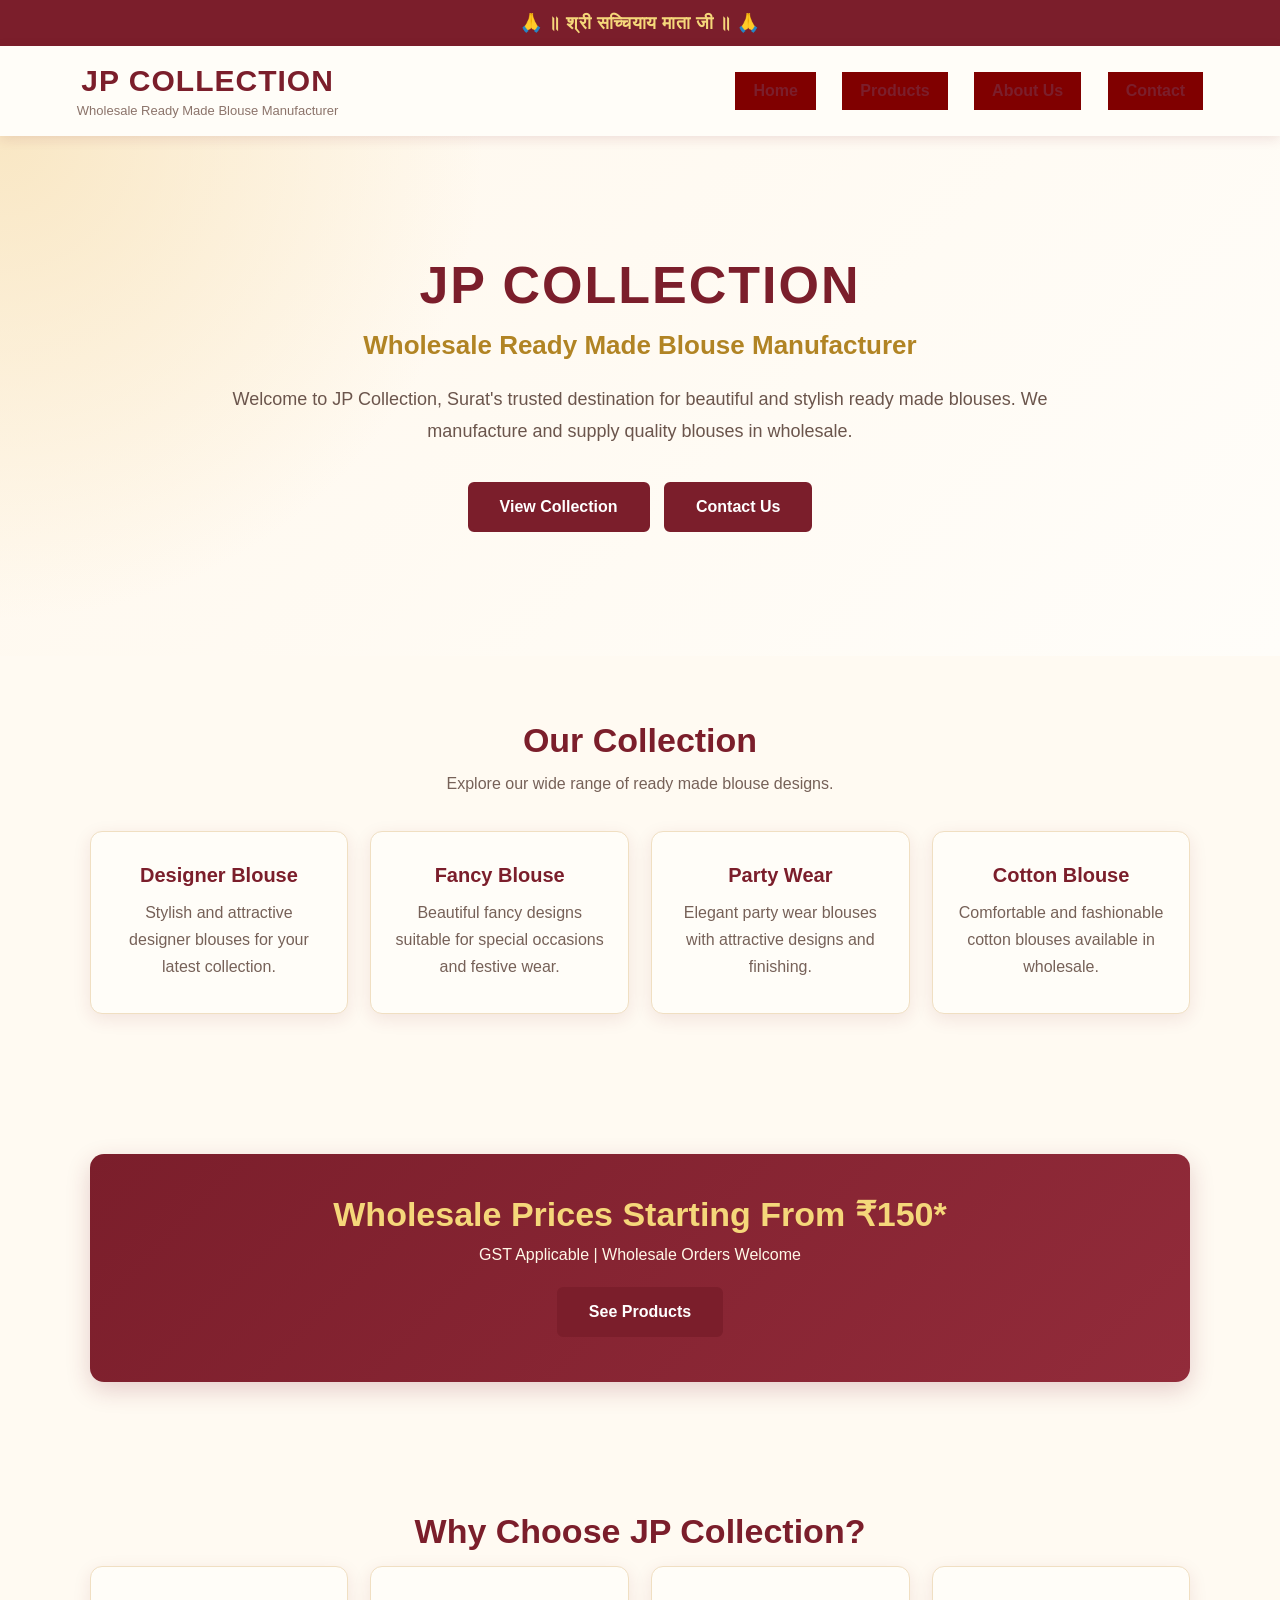
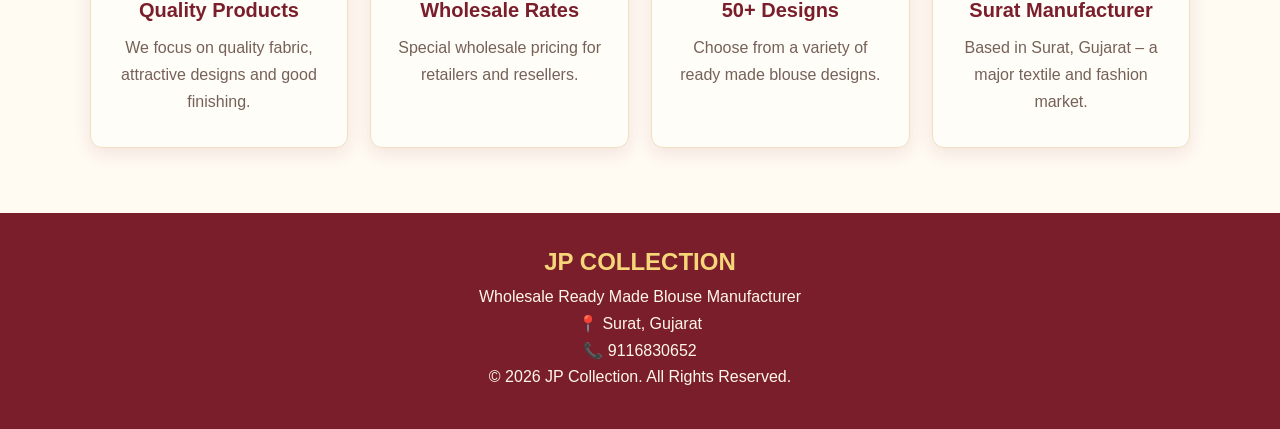
==== commit 2ed9d23a: "Update index.html" ====
--- a/index.html
+++ b/index.html
@@ -1,6 +1,7 @@
 <!DOCTYPE html>
 <html lang="en">
 <head>
+
 <meta charset="UTF-8">
 <meta name="viewport" content="width=device-width, initial-scale=1.0">
 
@@ -9,6 +10,7 @@
 <link rel="stylesheet" href="style.css">
 
 <style>
+
 *{
     margin:0;
     padding:0;
@@ -17,169 +19,214 @@
 }
 
 body{
-    background:#fffaf5;
-    color:#333;
-}
+    background:#fffaf2;
+    color:#4a3028;
+}
+
+/* TOP BANNER */
 
 .top-banner{
-    background:#8b0000;
-    color:#ffd700;
+    background:#7b1e2b;
+    color:#f5d77a;
     text-align:center;
-    padding:10px;
+    padding:12px;
     font-size:18px;
     font-weight:bold;
-}
+    letter-spacing:0.5px;
+}
+
+/* HEADER */
 
 header{
-    background:#fff;
+    background:#fffdf8;
     padding:18px 6%;
     display:flex;
     justify-content:space-between;
     align-items:center;
-    box-shadow:0 2px 10px rgba(0,0,0,0.1);
+    box-shadow:0 3px 12px rgba(123,30,43,0.12);
     position:sticky;
     top:0;
     z-index:100;
 }
 
 .logo h1{
-    color:#8b0000;
+    color:#7b1e2b;
     font-size:30px;
+    letter-spacing:1px;
 }
 
 .logo p{
-    color:#777;
+    color:#8c746b;
     font-size:13px;
-    margin-top:4px;
+    margin-top:5px;
 }
 
 nav a{
     text-decoration:none;
-    color:#8b0000;
+    color:#7b1e2b;
     font-weight:bold;
     margin-left:22px;
+    transition:0.3s;
 }
 
 nav a:hover{
-    color:#d4af37;
-}
+    color:#c99b2e;
+}
+
+/* HERO */
 
 .hero{
-    min-height:500px;
+    min-height:520px;
     display:flex;
     align-items:center;
     justify-content:center;
     text-align:center;
-    padding:60px 20px;
-    background:linear-gradient(135deg,#fff5e6,#fff);
+    padding:70px 20px;
+
+    background:
+    radial-gradient(circle at top left,#f9e7c4 0%,transparent 35%),
+    linear-gradient(135deg,#fff8ed,#fffdf9);
 }
 
 .hero-content{
-    max-width:800px;
+    max-width:850px;
 }
 
 .hero h2{
-    font-size:48px;
-    color:#8b0000;
+    font-size:52px;
+    color:#7b1e2b;
     margin-bottom:15px;
+    letter-spacing:2px;
 }
 
 .hero h3{
-    font-size:25px;
-    color:#b8860b;
-    margin-bottom:20px;
+    font-size:26px;
+    color:#b18424;
+    margin-bottom:22px;
 }
 
 .hero p{
     font-size:18px;
-    line-height:1.7;
-    color:#555;
+    line-height:1.8;
+    color:#6b554c;
     margin-bottom:30px;
 }
+
+/* BUTTON */
 
 .btn{
     display:inline-block;
-    background:#8b0000;
+    background:#7b1e2b;
     color:#fff;
     text-decoration:none;
-    padding:14px 28px;
-    border-radius:5px;
+    padding:14px 30px;
+    border-radius:6px;
     font-weight:bold;
     margin:5px;
+    border:2px solid #7b1e2b;
+    transition:0.3s;
 }
 
 .btn:hover{
-    background:#b8860b;
-}
+    background:#c99b2e;
+    border-color:#c99b2e;
+    color:#fff;
+}
+
+/* SECTION */
 
 .section{
-    padding:60px 7%;
+    padding:65px 7%;
     text-align:center;
 }
 
 .section h2{
-    color:#8b0000;
-    font-size:32px;
+    color:#7b1e2b;
+    font-size:34px;
     margin-bottom:15px;
 }
 
 .section > p{
-    color:#666;
-    margin-bottom:35px;
-}
+    color:#766158;
+    margin-bottom:38px;
+}
+
+/* CARDS */
 
 .cards{
     display:grid;
     grid-template-columns:repeat(4,1fr);
-    gap:20px;
+    gap:22px;
 }
 
 .card{
-    background:#fff;
-    padding:30px 20px;
-    border-radius:10px;
-    box-shadow:0 3px 15px rgba(0,0,0,0.1);
+    background:#fffdf8;
+    padding:32px 22px;
+    border-radius:12px;
+    border:1px solid #f0dfc2;
+    box-shadow:0 5px 18px rgba(123,30,43,0.10);
+    transition:0.3s;
+}
+
+.card:hover{
+    transform:translateY(-5px);
+    box-shadow:0 8px 22px rgba(123,30,43,0.16);
 }
 
 .card h3{
-    color:#8b0000;
+    color:#7b1e2b;
     margin-bottom:12px;
+    font-size:20px;
 }
 
 .card p{
-    color:#666;
-    line-height:1.6;
-}
+    color:#766158;
+    line-height:1.7;
+}
+
+/* PRICE BOX */
 
 .price-box{
-    background:#8b0000;
-    color:#ffd700;
-    padding:30px;
-    margin-top:20px;
-    border-radius:10px;
+    background:linear-gradient(135deg,#7b1e2b,#922b3a);
+    color:#fff;
+    padding:40px 25px;
+    margin-top:10px;
+    border-radius:14px;
+    box-shadow:0 8px 25px rgba(123,30,43,0.20);
 }
 
 .price-box h2{
-    color:#ffd700;
-}
+    color:#f5d77a;
+    margin-bottom:12px;
+}
+
+.price-box p{
+    color:#fff8e8;
+}
+
+/* FOOTER */
 
 footer{
-    background:#8b0000;
+    background:#7b1e2b;
     color:#fff;
     text-align:center;
-    padding:30px 20px;
+    padding:35px 20px;
 }
 
 footer h2{
-    color:#ffd700;
-    margin-bottom:10px;
+    color:#f5d77a;
+    margin-bottom:12px;
 }
 
 footer p{
     margin:8px 0;
-}
+    color:#fff8e8;
+}
+
+/* TABLET */
 
 @media(max-width:800px){
+
     header{
         flex-direction:column;
         gap:15px;
@@ -191,47 +238,105 @@
     }
 
     .hero h2{
-        font-size:36px;
+        font-size:40px;
     }
 
     .cards{
         grid-template-columns:repeat(2,1fr);
     }
-}
+
+}
+
+/* MOBILE */
 
 @media(max-width:500px){
+
+    .top-banner{
+        font-size:15px;
+    }
+
+    .logo h1{
+        font-size:25px;
+    }
+
+    nav{
+        text-align:center;
+    }
+
+    nav a{
+        display:inline-block;
+        margin:5px;
+    }
+
+    .hero{
+        min-height:450px;
+        padding:50px 20px;
+    }
+
+    .hero h2{
+        font-size:32px;
+    }
+
+    .hero h3{
+        font-size:21px;
+    }
+
+    .hero p{
+        font-size:16px;
+    }
+
     .cards{
         grid-template-columns:1fr;
     }
 
-    .hero h2{
-        font-size:30px;
-    }
-}
+    .section{
+        padding:50px 6%;
+    }
+
+}
+
 </style>
+
 </head>
 
 <body>
+
+<!-- TOP BANNER -->
 
 <div class="top-banner">
 🙏 ॥ श्री सच्चियाय माता जी ॥ 🙏
 </div>
 
+
+<!-- HEADER -->
+
 <header>
 
 <div class="logo">
+
 <h1>JP COLLECTION</h1>
+
 <p>Wholesale Ready Made Blouse Manufacturer</p>
-</div>
+
+</div>
+
 
 <nav>
+
 <a href="index.html">Home</a>
+
 <a href="products.html">Products</a>
+
 <a href="about.html">About Us</a>
+
 <a href="contact.html">Contact</a>
+
 </nav>
 
 </header>
+
+
+<!-- HERO SECTION -->
 
 <section class="hero">
 
@@ -247,51 +352,91 @@
 We manufacture and supply quality blouses in wholesale.
 </p>
 
-<a href="products.html" class="btn">View Collection</a>
-
-<a href="contact.html" class="btn">Contact Us</a>
+<a href="products.html" class="btn">
+View Collection
+</a>
+
+<a href="contact.html" class="btn">
+Contact Us
+</a>
 
 </div>
 
 </section>
 
+
+<!-- COLLECTION -->
+
 <section class="section">
 
 <h2>Our Collection</h2>
 
-<p>Explore our wide range of ready made blouse designs.</p>
+<p>
+Explore our wide range of ready made blouse designs.
+</p>
+
 
 <div class="cards">
 
-<div class="card">
+
+<div class="card">
+
 <h3>Designer Blouse</h3>
-<p>Stylish and attractive designer blouses for your latest collection.</p>
-</div>
-
-<div class="card">
+
+<p>
+Stylish and attractive designer blouses for your latest collection.
+</p>
+
+</div>
+
+
+<div class="card">
+
 <h3>Fancy Blouse</h3>
-<p>Beautiful fancy designs suitable for special occasions and festive wear.</p>
-</div>
-
-<div class="card">
+
+<p>
+Beautiful fancy designs suitable for special occasions and festive wear.
+</p>
+
+</div>
+
+
+<div class="card">
+
 <h3>Party Wear</h3>
-<p>Elegant party wear blouses with attractive designs and finishing.</p>
-</div>
-
-<div class="card">
+
+<p>
+Elegant party wear blouses with attractive designs and finishing.
+</p>
+
+</div>
+
+
+<div class="card">
+
 <h3>Cotton Blouse</h3>
-<p>Comfortable and fashionable cotton blouses available in wholesale.</p>
-</div>
+
+<p>
+Comfortable and fashionable cotton blouses available in wholesale.
+</p>
+
+</div>
+
 
 </div>
 
 </section>
 
+
+<!-- PRICE -->
+
 <section class="section">
 
 <div class="price-box">
 
-<h2>Wholesale Prices Starting From ₹150*</h2>
+<h2>
+Wholesale Prices Starting From ₹150*
+</h2>
 
 <p>
 GST Applicable | Wholesale Orders Welcome
@@ -299,55 +444,103 @@
 
 <br>
 
-<a href="products.html" class="btn">See Products</a>
+<a href="products.html" class="btn">
+See Products
+</a>
 
 </div>
 
 </section>
 
+
+<!-- WHY CHOOSE US -->
+
 <section class="section">
 
-<h2>Why Choose JP Collection?</h2>
+<h2>
+Why Choose JP Collection?
+</h2>
+
 
 <div class="cards">
 
-<div class="card">
+
+<div class="card">
+
 <h3>Quality Products</h3>
-<p>We focus on quality fabric, attractive designs and good finishing.</p>
-</div>
-
-<div class="card">
+
+<p>
+We focus on quality fabric, attractive designs and good finishing.
+</p>
+
+</div>
+
+
+<div class="card">
+
 <h3>Wholesale Rates</h3>
-<p>Special wholesale pricing for retailers and resellers.</p>
-</div>
-
-<div class="card">
+
+<p>
+Special wholesale pricing for retailers and resellers.
+</p>
+
+</div>
+
+
+<div class="card">
+
 <h3>50+ Designs</h3>
-<p>Choose from a variety of ready made blouse designs.</p>
-</div>
-
-<div class="card">
+
+<p>
+Choose from a variety of ready made blouse designs.
+</p>
+
+</div>
+
+
+<div class="card">
+
 <h3>Surat Manufacturer</h3>
-<p>Based in Surat, Gujarat – a major textile and fashion market.</p>
-</div>
+
+<p>
+Based in Surat, Gujarat – a major textile and fashion market.
+</p>
+
+</div>
+
 
 </div>
 
 </section>
 
+
+<!-- FOOTER -->
+
 <footer>
 
-<h2>JP COLLECTION</h2>
-
-<p>Wholesale Ready Made Blouse Manufacturer</p>
-
-<p>📍 Surat, Gujarat</p>
-
-<p>📞 9116830652</p>
-
-<p>© 2026 JP Collection. All Rights Reserved.</p>
+<h2>
+JP COLLECTION
+</h2>
+
+<p>
+Wholesale Ready Made Blouse Manufacturer
+</p>
+
+<p>
+📍 Surat, Gujarat
+</p>
+
+<p>
+📞 9116830652
+</p>
+
+<p>
+© 2026 JP Collection. All Rights Reserved.
+</p>
 
 </footer>
 
+
 </body>
-</html>+
+</html>
